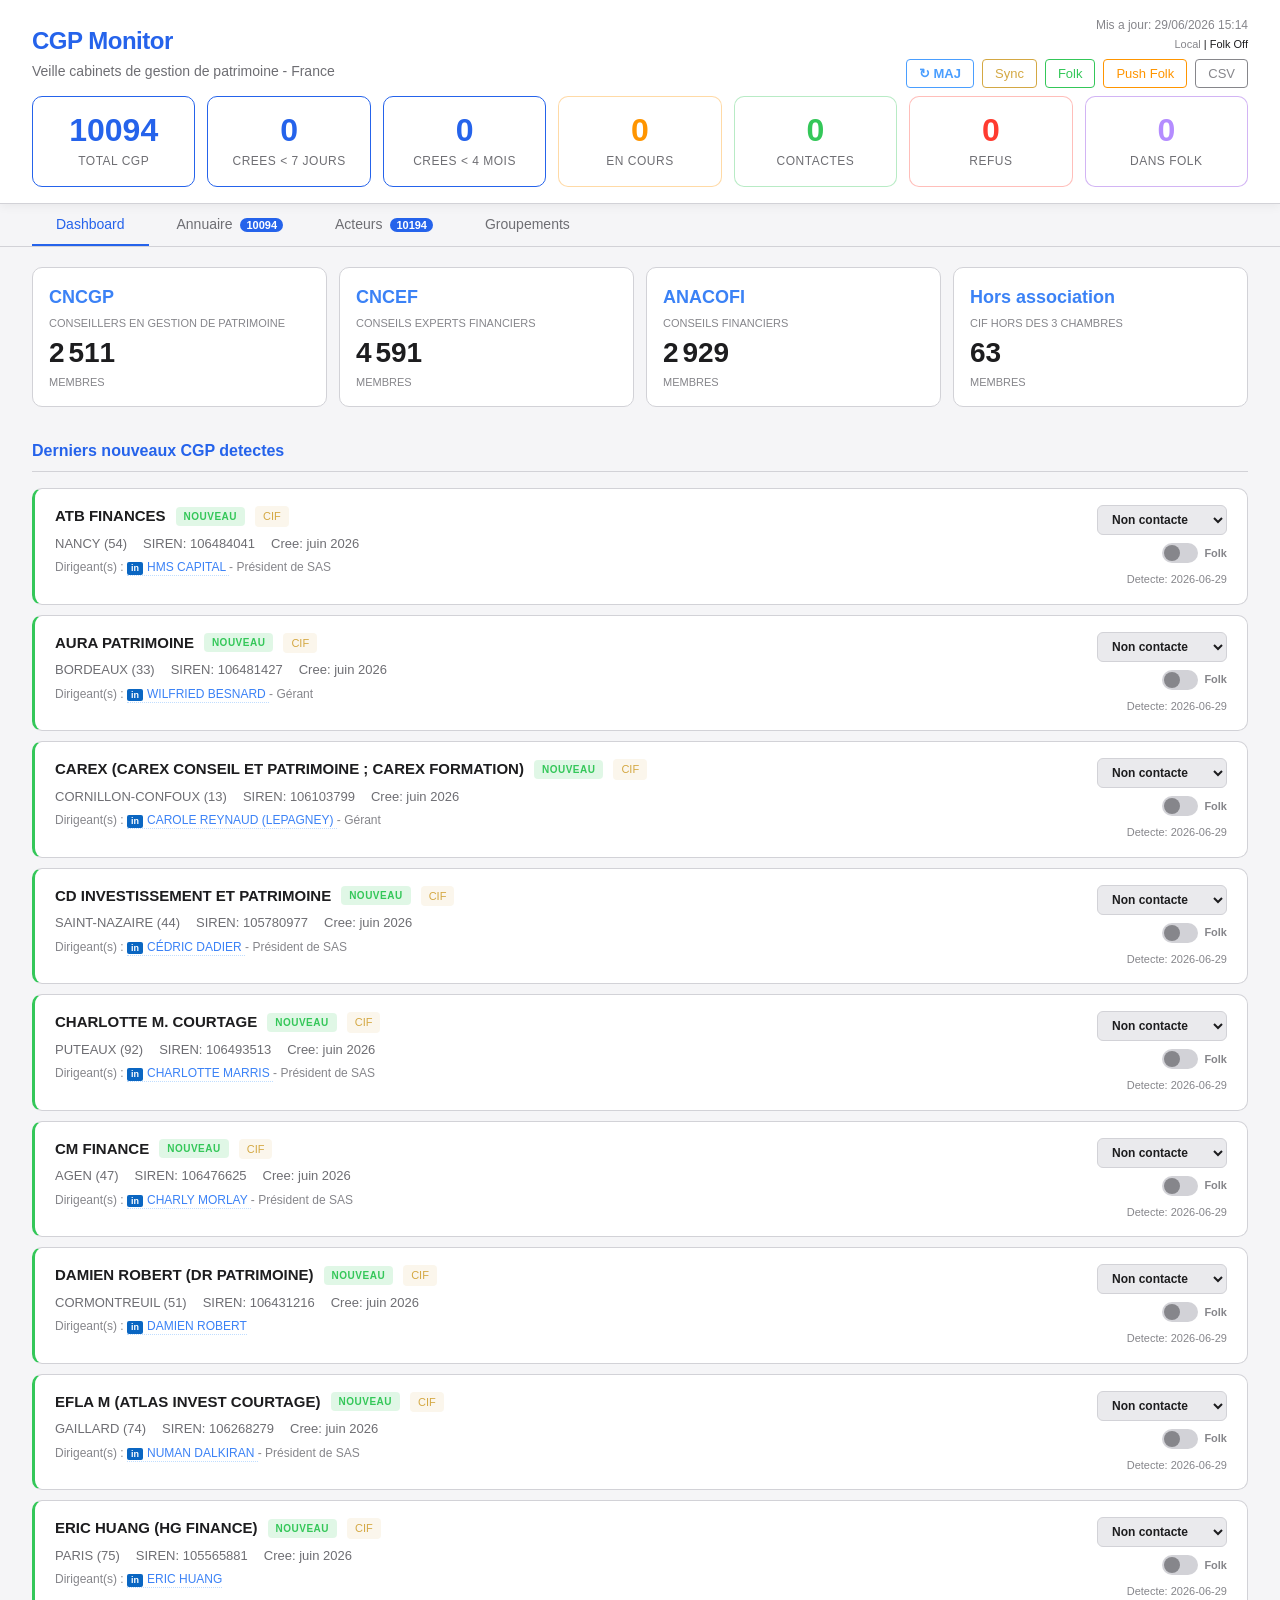
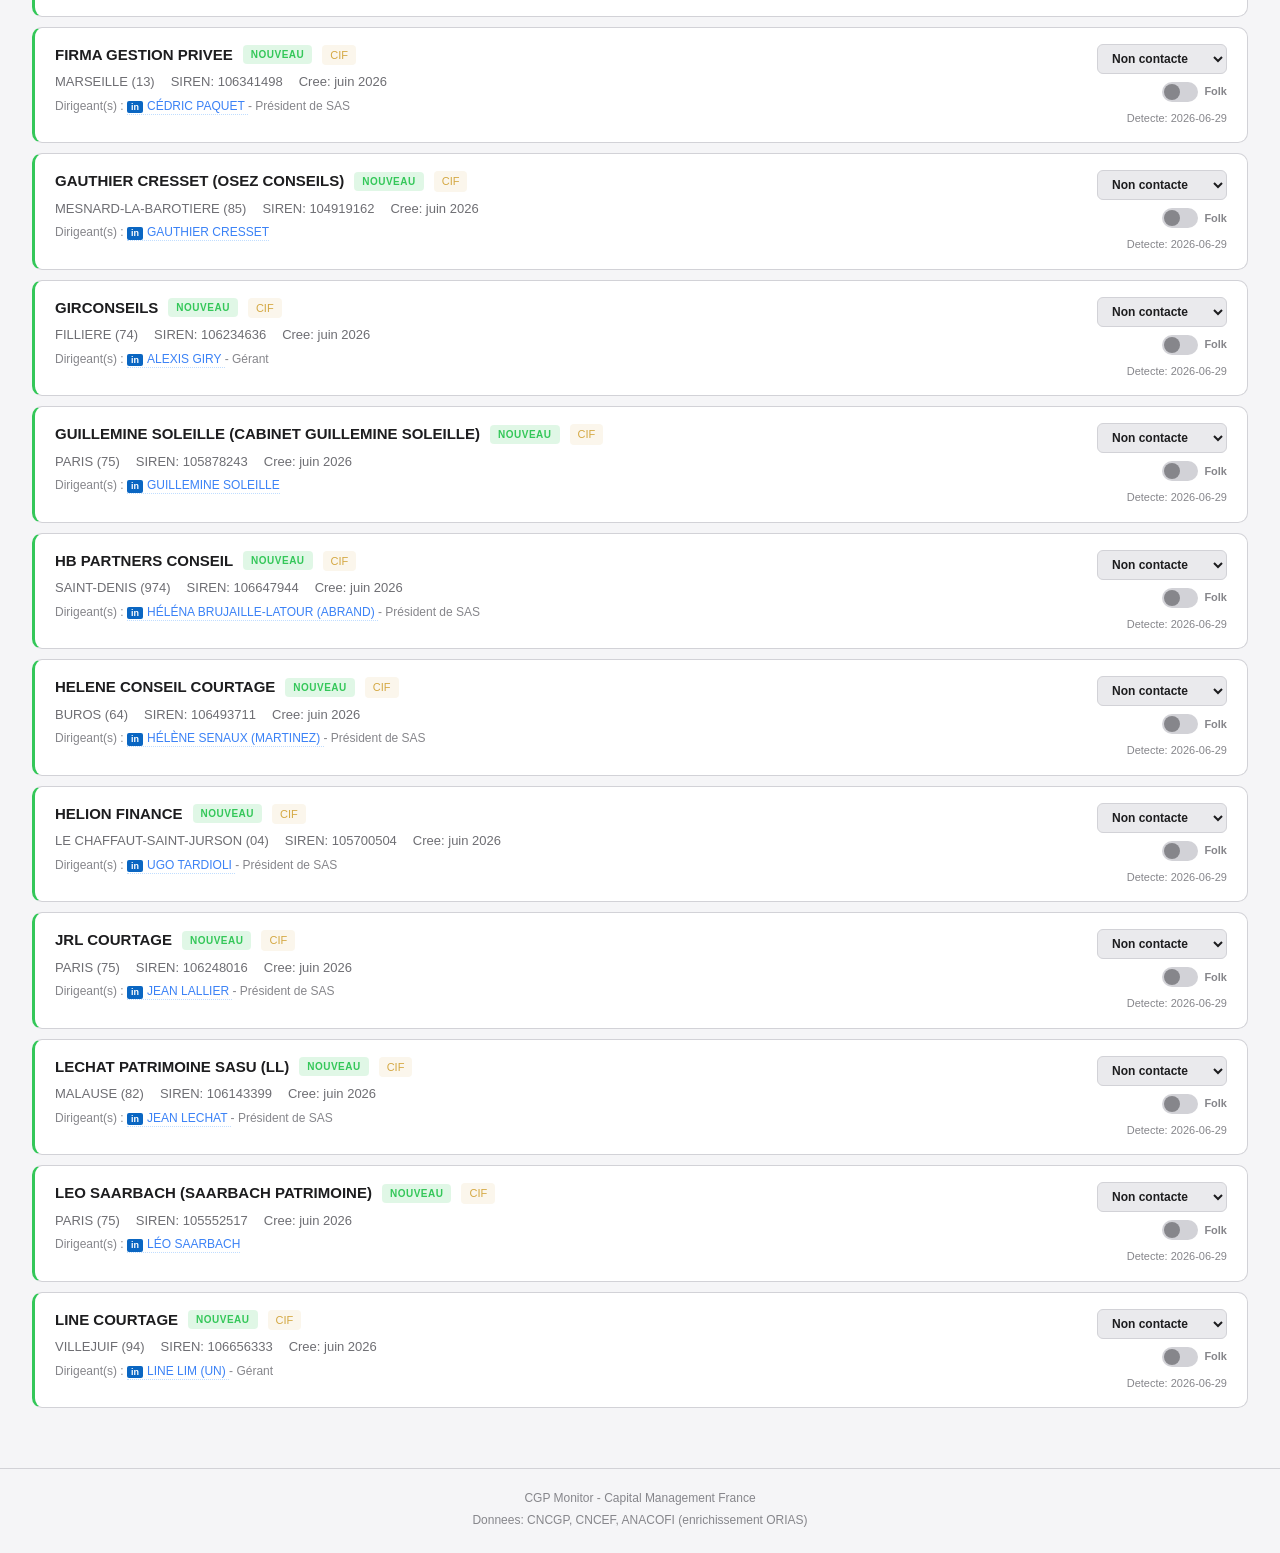
==== docs/index.html @ 999ef532 "clean: remove 15 non-CGP parasites (real-estate agencies, syndics, SCPI portals, JCDecaux) Audit of " ====
<!DOCTYPE html>
<html lang="fr">
<head>
    <meta charset="UTF-8">
    <meta name="viewport" content="width=device-width, initial-scale=1.0">
    <meta http-equiv="Cache-Control" content="no-cache, no-store, must-revalidate">
    <meta http-equiv="Pragma" content="no-cache">
    <meta http-equiv="Expires" content="0">
    <title>CGP Monitor - Veille CGP France</title>
    <link rel="stylesheet" href="style.css?v=1782746075">
    <link rel="manifest" href="manifest.json">
    <link rel="icon" href="icons/icon-192.png">
    <link rel="apple-touch-icon" href="icons/icon-192.png">
    <meta name="mobile-web-app-capable" content="yes">
    <meta name="apple-mobile-web-app-capable" content="yes">
    <meta name="apple-mobile-web-app-status-bar-style" content="black-translucent">
    <meta name="theme-color" content="#f5f5f7">
</head>
<body>
    <!-- Sticky top: header + stats stay visible while scrolling -->
    <div class="sticky-top">
    <!-- Header -->
    <header class="header">
        <div class="header-content">
            <div class="header-left">
                <h1>CGP Monitor</h1>
                <p class="subtitle">Veille cabinets de gestion de patrimoine - France</p>
            </div>
            <div class="header-right">
                <div class="header-meta">
                    <div class="last-update" id="lastUpdate">Chargement...</div>
                    <div class="sync-indicator"><span id="syncStatus">Offline</span> | <span id="folkSyncStatus" style="cursor:pointer" onclick="openFolkSettings()">Folk Off</span></div>
                </div>
                <div class="header-links">
                    <button class="profile-link" onclick="refreshData()" title="Recharger les donnees depuis le serveur" style="border-color:#4a9eff;color:#4a9eff;font-weight:700">&#x21bb; MAJ</button>
                    <button class="profile-link sync-btn" onclick="openSyncSettings()" title="Configurer la synchronisation multi-appareils">Sync</button>
                    <button class="profile-link notify-btn" onclick="openFolkSettings()" title="Configurer Folk CRM">Folk</button>
                    <button class="profile-link export-btn" onclick="folkPushAll()" title="Envoyer tous les Folk vers le CRM">Push Folk</button>
                    <a href="data/folk_import.csv" download class="profile-link" style="border-color:var(--text-muted);color:var(--text-muted)">CSV</a>
                </div>
            </div>
        </div>
    </header>

    <!-- Stats Bar -->
    <section class="stats-bar">
        <div class="stat-card highlight clickable" onclick="applyDashboardFilter('all')" title="Tous les cabinets avec coordonnees">
            <div class="stat-number" id="statTotal">-</div>
            <div class="stat-label">Total CGP</div>
        </div>
        <div class="stat-card highlight clickable" onclick="applyDashboardFilter('recent7d')" title="Cabinets crees ces 7 derniers jours (data.gouv)">
            <div class="stat-number" id="statRecent7d">-</div>
            <div class="stat-label">Crees < 7 jours</div>
        </div>
        <div class="stat-card highlight clickable" onclick="applyDashboardFilter('recent4m')" title="Cabinets crees au sens data.gouv il y a moins de 4 mois">
            <div class="stat-number" id="statRecent4m">-</div>
            <div class="stat-label">Crees < 4 mois</div>
        </div>
        <div class="stat-card stat-pending clickable" onclick="applyDashboardFilter('pending')" title="Cabinets dont vous avez marque le statut = En cours">
            <div class="stat-number" id="statPending">0</div>
            <div class="stat-label">En cours</div>
        </div>
        <div class="stat-card stat-contacted clickable" onclick="applyDashboardFilter('contacted')" title="Cabinets dont vous avez marque le statut = Contactes">
            <div class="stat-number" id="statContacted">0</div>
            <div class="stat-label">Contactes</div>
        </div>
        <div class="stat-card stat-refused clickable" onclick="applyDashboardFilter('refused')" title="Cabinets dont vous avez marque le statut = Refus">
            <div class="stat-number" id="statRefused">0</div>
            <div class="stat-label">Refus</div>
        </div>
        <div class="stat-card stat-folk clickable" onclick="applyDashboardFilter('folk')" title="Cabinets que vous avez ajoutes a Folk">
            <div class="stat-number" id="statFolk">0</div>
            <div class="stat-label">Dans Folk</div>
        </div>
    </section>
    </div><!-- /sticky-top -->

    <!-- Tabs -->
    <nav class="tabs">
        <button class="tab active" data-tab="dashboard">Dashboard</button>
        <button class="tab" data-tab="directory">Annuaire <span class="tab-badge" id="badgeTotal"></span></button>
        <button class="tab" data-tab="actors">Acteurs <span class="tab-badge" id="badgeActors"></span></button>
        <button class="tab" data-tab="groupements">Groupements</button>
    </nav>

    <!-- Main Content -->
    <main class="main-content">

        <!-- Dashboard Tab -->
        <div id="tab-dashboard" class="tab-content active">
            <div class="assoc-grid" id="assocGrid"></div>
            <h3 class="section-title">Derniers nouveaux CGP detectes</h3>
            <div class="members-grid" id="recentNew"></div>
        </div>

        <!-- Directory Tab -->
        <div id="tab-directory" class="tab-content">
            <section class="filters">
                <div class="filter-row">
                    <input type="text" id="searchInput" placeholder="Rechercher par nom, ville, email, dirigeant..." class="search-input">
                    <button type="button" id="toggleFiltersBtn" class="filter-toggle-btn" onclick="toggleFilters('advancedFilters', this)" title="Afficher les filtres avances">+ Filtres</button>
                </div>
                <div class="filter-row filter-advanced" id="advancedFilters" style="display:none">
                    <select id="filterAssociation" class="filter-select">
                        <option value="">Toutes les associations</option>
                        <option value="cncgp">CNCGP</option>
                        <option value="cncef">CNCEF</option>
                        <option value="anacofi">ANACOFI</option>
                    </select>
                    <select id="filterDepartment" class="filter-select">
                        <option value="">Tous les departements</option>
                    </select>
                    <select id="filterActivity" class="filter-select">
                        <option value="">Toutes les activites</option>
                        <option value="CIF">CIF</option>
                        <option value="COA">Courtier Assurance (COA)</option>
                        <option value="IOBSP">IOBSP</option>
                        <option value="Immobilier">Immobilier</option>
                    </select>
                    <select id="filterStatus" class="filter-select">
                        <option value="">Tous les statuts</option>
                        <option value="__none__">Non traites</option>
                        <option value="pending">En cours</option>
                        <option value="contacted">Contactes</option>
                        <option value="refused">Refus</option>
                    </select>
                    <select id="filterGroupement" class="filter-select" title="Groupement parent du cabinet (UCGP, AFFO...)">
                        <option value="">Tous les groupements</option>
                        <option value="__none__">Sans groupement</option>
                        <!-- options dynamiques injectees par renderGroupementOptions() -->
                    </select>
                    <select id="filterCreation" class="filter-select" title="Date de creation du cabinet (source: data.gouv)">
                        <option value="">Toute anciennete</option>
                        <option value="7d">Crees < 7 jours</option>
                        <option value="30d">Crees < 30 jours</option>
                        <option value="4m">Crees < 4 mois</option>
                        <option value="1">Crees < 1 an</option>
                        <option value="2">Crees < 2 ans</option>
                        <option value="3">Crees < 3 ans</option>
                        <option value="5">Crees < 5 ans</option>
                    </select>
                    <select id="filterCa" class="filter-select" title="Chiffre d'affaires (source: data.gouv)">
                        <option value="">Tous CA</option>
                        <option value="any">Avec CA connu</option>
                        <option value="100k">CA > 100 K€</option>
                        <option value="500k">CA > 500 K€</option>
                        <option value="1M">CA > 1 M€</option>
                        <option value="5M">CA > 5 M€</option>
                    </select>
                    <select id="filterAum" class="filter-select" title="Encours sous gestion (depuis le site web)">
                        <option value="">Tous AUM</option>
                        <option value="any">Avec encours connu</option>
                        <option value="100M">> 100 M€</option>
                        <option value="500M">> 500 M€</option>
                        <option value="1B">> 1 Md€</option>
                    </select>
                    <select id="filterStructured" class="filter-select" title="Propose des produits structures (detecte sur site web)">
                        <option value="">Structures: tous</option>
                        <option value="yes">Propose structures</option>
                        <option value="no">Ne propose pas</option>
                    </select>
                    <select id="filterExpertise" class="filter-select" title="Domaines d'activite (detectes sur site web)">
                        <option value="">Toutes expertises</option>
                        <option value="gestion-privee">Gestion privée</option>
                        <option value="immobilier">Immobilier</option>
                        <option value="retraite">Retraite</option>
                        <option value="assurance-vie">Assurance vie</option>
                        <option value="fiscalite">Fiscalité</option>
                        <option value="succession">Succession</option>
                        <option value="credit">Crédit</option>
                        <option value="entreprise">Chef d'entreprise</option>
                        <option value="international">International</option>
                        <option value="esg">ESG / ISR</option>
                        <option value="private-equity">Private Equity</option>
                    </select>
                    <label class="toggle-label">
                        <input type="checkbox" id="filterHideProcessed">
                        Masquer traites
                    </label>
                    <button type="button" id="exportCsvBtn" class="profile-link export-btn" onclick="exportDirectoryCsv()" title="Exporter les resultats filtres au format Folk">Export CSV</button>
                </div>
            </section>
            <div class="members-count" id="membersCount"></div>
            <div class="members-grid" id="membersGrid"></div>
            <button class="load-more-btn" id="loadMoreBtn" onclick="loadMore()" style="display:none">Charger plus...</button>
        </div>

        <!-- Actors Tab (cartographie groupements/associations/reseaux/family office) -->
        <div id="tab-actors" class="tab-content">
            <p class="actors-intro" id="actorsIntro"></p>
            <section class="filters">
                <div class="filter-row">
                    <input type="text" id="actorsSearch" placeholder="Rechercher acteur, president, statut..." class="search-input">
                    <button type="button" class="filter-toggle-btn" onclick="toggleFilters('actorsAdvanced', this)" title="Afficher les filtres avances">+ Filtres</button>
                </div>
                <div class="filter-row filter-advanced" id="actorsAdvanced" style="display:none">
                    <select id="actorsCategoryFilter" class="filter-select">
                        <option value="">Toutes les categories</option>
                    </select>
                    <select id="actorsTierFilter" class="filter-select">
                        <option value="">Tous les tiers</option>
                        <option value="tier1">Tier 1 - Contact immediat</option>
                        <option value="tier2">Tier 2 - Moyen terme</option>
                        <option value="tier3">Tier 3 - Veille</option>
                    </select>
                    <select id="actorsStatusFilter" class="filter-select">
                        <option value="">Tous les statuts</option>
                        <option value="__none__">Non traites</option>
                        <option value="pending">En cours</option>
                        <option value="contacted">Contactes</option>
                        <option value="refused">Refus</option>
                    </select>
                    <label class="toggle-label">
                        <input type="checkbox" id="actorsHideProcessed">
                        Masquer traites
                    </label>
                </div>
            </section>
            <div class="actors-stats" id="actorsStats"></div>
            <div class="members-count" id="actorsCount"></div>
            <div class="actors-grid" id="actorsGrid"></div>
            <button class="load-more-btn" id="actorsLoadMoreBtn" onclick="loadMoreActors()" style="display:none">Charger plus...</button>
        </div>

        <!-- Groupements Tab -->
        <div id="tab-groupements" class="tab-content">
            <h3 class="section-title">Associations professionnelles</h3>
            <div class="groupements-grid" id="associationsGrid"></div>
            <h3 class="section-title" style="margin-top:32px">Groupements & Plateformes CGP</h3>
            <div class="groupements-grid" id="groupementsGrid"></div>
        </div>

    </main>

    <!-- Notification Modal -->
    <div id="notifModal" class="modal" style="display:none">
        <div class="modal-content">
            <h3>Notifications push</h3>
            <p>Recevez une alerte a chaque nouveau CGP detecte.</p>
            <div class="notify-options">
                <div class="notify-option">
                    <h4>Via ntfy.sh (mobile + desktop)</h4>
                    <ol>
                        <li>Installez <a href="https://ntfy.sh" target="_blank" rel="noopener">ntfy.sh</a> sur votre telephone</li>
                        <li>Abonnez-vous au topic : <code>cgp-monitor-cmf</code></li>
                    </ol>
                </div>
                <div class="notify-option">
                    <h4>Extension Folk (import 1 clic)</h4>
                    <p style="margin:6px 0 8px;color:var(--text-secondary);font-size:13px">
                        Installez l'extension <a href="https://www.folk.app/product/chrome-extension" target="_blank" rel="noopener">Folk pour Chrome</a>.
                        Ouvrez la fiche d'un CGP sur ce site, cliquez sur l'icone Folk dans la barre d'outils :
                        l'extension detecte automatiquement le nom du cabinet, les dirigeants, email, telephone, site web
                        et adresse (markup Schema.org incorpore) et les importe dans votre CRM Folk.
                    </p>
                    <p style="font-size:12px;color:var(--text-muted)">
                        Astuce : le bouton "Folk" sur chaque carte permet de marquer manuellement les CGP deja importes dans votre CRM.
                    </p>
                </div>
            </div>
            <button class="modal-close" onclick="closeModal('notifModal')">Fermer</button>
        </div>
    </div>

    <!-- Sync Settings Modal -->
    <div id="syncModal" class="modal" style="display:none">
        <div class="modal-content">
            <h3>Synchronisation multi-appareils</h3>
            <p>Synchronisez vos statuts (contacte, en cours, refus, Folk) entre votre iPhone et vos differents PC via un GitHub Gist prive.</p>
            <div class="notify-option">
                <h4>Configuration</h4>
                <ol>
                    <li>Creez un <a href="https://gist.github.com/" target="_blank" rel="noopener">Gist GitHub</a> (prive, nom de fichier : <code>cgp-monitor-state.json</code>, contenu : <code>{}</code>).</li>
                    <li>Copiez l'ID du Gist (dans l'URL, ex: <code>abc123def456</code>).</li>
                    <li>Generez un token <a href="https://github.com/settings/tokens/new?scopes=gist&description=CGP%20Monitor%20Sync" target="_blank" rel="noopener">GitHub Personal Access Token</a> avec le scope <code>gist</code>.</li>
                    <li>Collez les deux dans les champs ci-dessous puis Enregistrer. Repetez sur chaque appareil.</li>
                </ol>
            </div>
            <div class="sync-form">
                <label>
                    Gist ID
                    <input type="text" id="syncGistId" placeholder="ex: 9b1c7d8e4f5a6b7c8d9e0f" autocomplete="off">
                </label>
                <label>
                    GitHub token (scope: gist)
                    <input type="password" id="syncToken" placeholder="ghp_..." autocomplete="off">
                </label>
                <p class="sync-note">Les identifiants restent sur votre appareil (localStorage). Ils ne sont jamais envoyes ailleurs que vers api.github.com.</p>
            </div>
            <div class="modal-actions">
                <button class="modal-btn modal-btn-danger" onclick="clearSyncSettings()">Effacer</button>
                <button class="modal-btn modal-btn-secondary" onclick="closeModal('syncModal')">Annuler</button>
                <button class="modal-btn modal-btn-primary" onclick="saveSyncSettings()">Enregistrer</button>
            </div>
        </div>
    </div>

    <!-- Folk CRM Modal -->
    <div id="folkModal" class="modal" style="display:none">
        <div class="modal-content">
            <div class="modal-header">
                <h2>Folk CRM</h2>
                <button class="modal-close" onclick="closeModal('folkModal')">&times;</button>
            </div>
            <div class="modal-body">
                <p class="sync-note">Connectez votre CRM Folk pour synchroniser automatiquement les cabinets. Quand vous cochez le toggle Folk sur une fiche, elle est envoyee dans Folk.</p>
                <label>
                    Cle API Folk
                    <input type="password" id="folkApiKeyInput" placeholder="FOLK..." autocomplete="off">
                </label>
                <p class="sync-note">La cle reste sur votre appareil (localStorage). <a href="https://www.folk.app" target="_blank">folk.app</a> &rarr; Settings &rarr; API &rarr; Generate Key</p>
            </div>
            <div class="modal-actions">
                <button class="modal-btn modal-btn-danger" onclick="clearFolkSettings()">Effacer</button>
                <button class="modal-btn modal-btn-secondary" onclick="closeModal('folkModal')">Annuler</button>
                <button class="modal-btn modal-btn-primary" onclick="saveFolkSettings()">Enregistrer</button>
            </div>
        </div>
    </div>

    <!-- Footer -->
    <footer class="footer">
        <p>CGP Monitor - Capital Management France</p>
        <p>Donnees: CNCGP, CNCEF, ANACOFI (enrichissement ORIAS)</p>
    </footer>

    <script src="app.js?v=1782746075"></script>
    <script>
        // UNREGISTER all service workers and clear all caches.
        // The SW was causing stale-data problems that are worse than offline support.
        if ('serviceWorker' in navigator) {
            navigator.serviceWorker.getRegistrations().then(regs => {
                regs.forEach(r => r.unregister());
            });
        }
        if ('caches' in window) {
            caches.keys().then(keys => keys.forEach(k => caches.delete(k)));
        }
    </script>
</body>
</html>
---- docs/style.css ----
/* ============================================================
   CGP Monitor - Dashboard Styles
   Dark theme, finance-inspired design
   ============================================================ */

:root {
    --bg-primary: #f5f5f7;
    --bg-secondary: #eaeaed;
    --bg-card: #ffffff;
    --bg-hover: #f0f0f3;
    --text-primary: #1d1d1f;
    --text-secondary: #6e6e73;
    --text-muted: #86868b;
    --accent-blue: #2563eb;
    --accent-light-blue: #3b82f6;
    --accent-green: #34c759;
    --accent-red: #ff3b30;
    --accent-orange: #ff9500;
    --accent-gold: #d4a843;
    --border: #d2d2d7;
    --radius: 10px;
    --shadow: 0 1px 4px rgba(0, 0, 0, 0.08);
}

* { margin: 0; padding: 0; box-sizing: border-box; }

body {
    font-family: -apple-system, BlinkMacSystemFont, 'Segoe UI', Roboto, Oxygen, sans-serif;
    background: var(--bg-primary);
    color: var(--text-primary);
    min-height: 100vh;
    line-height: 1.5;
}

/* Sticky top block: header + stats, one unified white panel that stays on top */
.sticky-top {
    position: sticky;
    top: 0;
    z-index: 200;
    background: #ffffff;
    border-bottom: 1px solid var(--border);
    box-shadow: 0 2px 10px rgba(0, 0, 0, 0.06);
}

/* Header */
.header {
    background: transparent;
    padding: 16px 32px 8px;
}
.header-content {
    max-width: 1400px;
    margin: 0 auto;
    display: flex;
    justify-content: space-between;
    align-items: center;
    flex-wrap: wrap;
    gap: 16px;
}
.header h1 {
    font-size: 24px;
    font-weight: 700;
    color: var(--accent-blue);
    letter-spacing: -0.5px;
}
.subtitle {
    color: var(--text-secondary);
    font-size: 14px;
    margin-top: 2px;
}
.header-right {
    text-align: right;
    display: flex;
    flex-direction: column;
    align-items: flex-end;
    gap: 6px;
}
.header-meta {
    display: flex;
    flex-direction: column;
    align-items: flex-end;
    gap: 2px;
}
.last-update {
    font-size: 12px;
    color: var(--text-muted);
}
.sync-indicator {
    font-size: 11px;
    font-weight: 500;
}
.header-links {
    display: flex;
    gap: 8px;
    flex-wrap: wrap;
}
.profile-link {
    font-size: 13px;
    color: var(--accent-light-blue);
    text-decoration: none;
    border: 1px solid var(--accent-light-blue);
    padding: 4px 12px;
    border-radius: 4px;
    transition: all 0.2s;
    cursor: pointer;
    background: none;
}
.profile-link:hover {
    background: var(--accent-light-blue);
    color: #fff;
}
.notify-btn { border-color: var(--accent-green); color: var(--accent-green); }
.notify-btn:hover { background: var(--accent-green); color: #000; }
.export-btn { border-color: var(--accent-orange); color: var(--accent-orange); }
.export-btn:hover { background: var(--accent-orange); color: #000; }
.sync-btn { border-color: var(--accent-gold); color: var(--accent-gold); }
.sync-btn:hover { background: var(--accent-gold); color: #000; }

/* Stats Bar */
.stats-bar {
    max-width: 1400px;
    margin: 0 auto;
    padding: 0 32px 16px;
    display: grid;
    grid-template-columns: repeat(auto-fit, minmax(140px, 1fr));
    gap: 12px;
}
.stat-card {
    background: var(--bg-card);
    border: 1px solid var(--border);
    border-radius: var(--radius);
    padding: 16px 20px;
    text-align: center;
    transition: border-color 0.15s, transform 0.1s, background 0.15s;
}
.stat-card.clickable { cursor: pointer; }
.stat-card.clickable:hover { border-color: var(--accent-blue); background: rgba(0,0,0,0.03); }
.stat-card.clickable:active { transform: scale(0.98); }
.stat-card.highlight {
    border-color: var(--accent-blue);
    border-color: var(--accent-blue);
}
.stat-card.stat-pending    { border-color: rgba(255, 149, 0, 0.35); }
.stat-card.stat-pending   .stat-number { color: var(--accent-orange); }
.stat-card.stat-contacted  { border-color: rgba(52, 199, 89, 0.35); }
.stat-card.stat-contacted .stat-number { color: var(--accent-green); }
.stat-card.stat-refused    { border-color: rgba(255, 69, 58, 0.35); }
.stat-card.stat-refused   .stat-number { color: var(--accent-red); }
.stat-card.stat-folk       { border-color: rgba(155, 89, 231, 0.45); }
.stat-card.stat-folk      .stat-number { color: #b48cff; }

/* Active (selected filter) state - stronger border + glow + bold */
.stat-card.active {
    border-color: var(--accent-light-blue);
    box-shadow: 0 0 0 2px var(--accent-light-blue), 0 4px 18px rgba(74, 158, 255, 0.30);
    background: linear-gradient(135deg, #e8f0fe 0%, #d4e4fc 100%);
}
.stat-card.active .stat-number { color: var(--accent-blue); font-weight: 800; }
.stat-card.active .stat-label  { color: var(--accent-light-blue); font-weight: 700; }
.stat-card.stat-pending.active   { border-color: var(--accent-orange); box-shadow: 0 0 0 2px var(--accent-orange), 0 4px 18px rgba(255,149,0,0.30); }
.stat-card.stat-pending.active   .stat-number, .stat-card.stat-pending.active .stat-label { color: var(--accent-orange); }
.stat-card.stat-contacted.active { border-color: var(--accent-green); box-shadow: 0 0 0 2px var(--accent-green), 0 4px 18px rgba(52,199,89,0.30); }
.stat-card.stat-contacted.active .stat-number, .stat-card.stat-contacted.active .stat-label { color: var(--accent-green); }
.stat-card.stat-refused.active   { border-color: var(--accent-red); box-shadow: 0 0 0 2px var(--accent-red), 0 4px 18px rgba(255,69,58,0.30); }
.stat-card.stat-refused.active   .stat-number, .stat-card.stat-refused.active .stat-label { color: var(--accent-red); }
.stat-card.stat-folk.active      { border-color: #b48cff; box-shadow: 0 0 0 2px #b48cff, 0 4px 18px rgba(155,89,231,0.30); }
.stat-card.stat-folk.active      .stat-number, .stat-card.stat-folk.active .stat-label { color: #b48cff; }

.stat-number {
    font-size: 32px;
    font-weight: 700;
    color: var(--text-primary);
    line-height: 1.1;
}
.stat-card.highlight .stat-number { color: var(--accent-blue); }
.stat-label {
    font-size: 12px;
    color: var(--text-secondary);
    text-transform: uppercase;
    letter-spacing: 0.5px;
    margin-top: 4px;
}

/* Tabs */
.tabs {
    max-width: 1400px;
    margin: 0 auto;
    padding: 0 32px;
    display: flex;
    gap: 4px;
    border-bottom: 1px solid var(--border);
}
.tab {
    padding: 12px 24px;
    background: none;
    border: none;
    color: var(--text-secondary);
    font-size: 14px;
    font-weight: 500;
    cursor: pointer;
    border-bottom: 2px solid transparent;
    transition: all 0.2s;
}
.tab:hover { color: var(--text-primary); }
.tab.active {
    color: var(--accent-blue);
    border-bottom-color: var(--accent-blue);
}
.tab-badge {
    font-size: 11px;
    background: var(--accent-blue);
    color: #fff;
    padding: 1px 6px;
    border-radius: 10px;
    font-weight: 700;
    margin-left: 4px;
}
.tab-badge:empty { display: none; }

/* Main Content */
.main-content {
    max-width: 1400px;
    margin: 0 auto;
    padding: 20px 32px;
}
.tab-content { display: none; }
.tab-content.active { display: block; }
.section-title {
    font-size: 16px;
    color: var(--accent-blue);
    margin-bottom: 16px;
    padding-bottom: 8px;
    border-bottom: 1px solid var(--border);
}

/* Filters */
.filters { margin-bottom: 16px; }
.filter-row {
    display: flex;
    flex-wrap: wrap;
    gap: 12px;
    align-items: center;
}
.filter-advanced {
    margin-top: 12px;
    padding-top: 12px;
    border-top: 1px solid var(--border);
}
.filter-toggle-btn {
    padding: 10px 18px;
    background: var(--bg-card);
    border: 1px solid var(--accent-blue);
    border-radius: var(--radius);
    color: var(--accent-light-blue);
    font-size: 14px;
    font-weight: 600;
    cursor: pointer;
    white-space: nowrap;
    transition: all 0.15s;
}
.filter-toggle-btn:hover { background: var(--accent-blue); color: #fff; }
.filter-toggle-btn.open { background: var(--accent-blue); color: #fff; }
.search-input {
    flex: 1;
    min-width: 200px;
    padding: 10px 16px;
    background: var(--bg-card);
    border: 1px solid var(--border);
    border-radius: var(--radius);
    color: var(--text-primary);
    font-size: 14px;
    outline: none;
    transition: border-color 0.2s;
}
.search-input:focus { border-color: var(--accent-blue); }
.search-input::placeholder { color: var(--text-muted); }
.filter-select {
    padding: 10px 12px;
    background: var(--bg-card);
    border: 1px solid var(--border);
    border-radius: var(--radius);
    color: var(--text-primary);
    font-size: 13px;
    cursor: pointer;
    outline: none;
}
.filter-select option { background: var(--bg-card); }
.toggle-label {
    display: flex;
    align-items: center;
    gap: 6px;
    font-size: 13px;
    color: var(--text-secondary);
    cursor: pointer;
    white-space: nowrap;
}
.toggle-label input[type="checkbox"] {
    accent-color: var(--accent-blue);
    width: 16px;
    height: 16px;
}

/* Association Grid (Dashboard) */
.assoc-grid {
    display: grid;
    grid-template-columns: repeat(auto-fit, minmax(200px, 1fr));
    gap: 12px;
    margin-bottom: 32px;
}
.assoc-card {
    background: var(--bg-card);
    border: 1px solid var(--border);
    border-radius: var(--radius);
    padding: 16px;
    transition: border-color 0.2s, transform 0.1s;
    cursor: pointer;
}
.assoc-card:hover { border-color: var(--accent-blue); }
.assoc-card:active { transform: scale(0.98); }
.assoc-name {
    font-size: 18px;
    font-weight: 700;
    color: var(--accent-light-blue);
    margin-bottom: 4px;
}
.assoc-count {
    font-size: 28px;
    font-weight: 700;
    color: var(--text-primary);
}
.assoc-label {
    font-size: 11px;
    color: var(--text-muted);
    text-transform: uppercase;
}
.assoc-status {
    font-size: 11px;
    margin-top: 8px;
    padding: 2px 8px;
    border-radius: 4px;
    display: inline-block;
}
.assoc-status.success { background: rgba(52, 199, 89, 0.15); color: var(--accent-green); }
.assoc-status.error { background: rgba(255, 69, 58, 0.15); color: var(--accent-red); }

/* Members Grid */
.members-count {
    font-size: 13px;
    color: var(--text-muted);
    margin-bottom: 12px;
}
.members-grid {
    display: flex;
    flex-direction: column;
    gap: 10px;
}

/* Member Card */
.member-card {
    background: var(--bg-card);
    border: 1px solid var(--border);
    border-radius: var(--radius);
    padding: 16px 20px;
    display: grid;
    grid-template-columns: 1fr auto;
    gap: 12px;
    align-items: start;
    transition: all 0.2s;
}
.member-card:hover {
    background: var(--bg-hover);
    border-color: var(--accent-blue);
}
.member-card.is-new { border-left: 3px solid var(--accent-green); }
.member-card.has-status.status-contacted { opacity: 0.65; border-left: 3px solid var(--accent-green); }
.member-card.has-status.status-pending   { border-left: 3px solid var(--accent-orange); }
.member-card.has-status.status-refused   { opacity: 0.55; border-left: 3px solid var(--accent-red); }
.member-card.in-folk { box-shadow: inset 3px 0 0 #9b59e7; }
.member-card.in-folk.is-new { box-shadow: inset 3px 0 0 #9b59e7; }
.member-info { min-width: 0; }
.member-header {
    display: flex;
    align-items: center;
    gap: 10px;
    flex-wrap: wrap;
    margin-bottom: 6px;
}
.member-name {
    font-size: 15px;
    font-weight: 600;
    color: var(--text-primary);
}
.badge {
    font-size: 11px;
    padding: 2px 8px;
    border-radius: 4px;
    font-weight: 500;
    white-space: nowrap;
}
.badge-assoc {
    color: var(--accent-light-blue);
    background: rgba(74, 158, 255, 0.1);
}
.badge-activity {
    color: var(--accent-gold);
    background: rgba(212, 168, 67, 0.1);
}
.badge-groupement {
    color: #c89bff;
    background: rgba(155, 89, 231, 0.12);
    border: 1px solid rgba(155, 89, 231, 0.35);
}
.badge-structured {
    color: #ff9466;
    background: rgba(255, 138, 76, 0.12);
    border: 1px solid rgba(255, 138, 76, 0.4);
    font-weight: 700;
    letter-spacing: 0.4px;
}
.badge-expertise {
    color: #82d6c1;
    background: rgba(58, 179, 152, 0.10);
    border: 1px solid rgba(58, 179, 152, 0.30);
}
.member-kpis {
    display: flex;
    flex-wrap: wrap;
    gap: 8px;
    margin: 6px 0 4px;
    font-size: 12px;
}
.kpi {
    padding: 2px 8px;
    border-radius: 4px;
    background: rgba(255, 255, 255, 0.04);
    border: 1px solid rgba(255, 255, 255, 0.08);
    color: var(--text-secondary);
    white-space: nowrap;
}
.kpi-aum {
    color: #f5c44a;
    background: rgba(212, 168, 67, 0.12);
    border-color: rgba(212, 168, 67, 0.35);
    font-weight: 600;
}
.kpi-ca {
    color: #6cb1ff;
    background: rgba(74, 158, 255, 0.10);
    border-color: rgba(74, 158, 255, 0.30);
    font-weight: 600;
}
.kpi-rn-pos {
    color: #5fd28a;
    background: rgba(52, 199, 89, 0.10);
    border-color: rgba(52, 199, 89, 0.30);
}
.kpi-rn-neg {
    color: #ff7676;
    background: rgba(255, 95, 95, 0.10);
    border-color: rgba(255, 95, 95, 0.30);
}
.kpi-eff {
    color: #b6b6b6;
}
.meta-link {
    color: var(--accent-light-blue);
    text-decoration: none;
    border-bottom: 1px dashed rgba(74, 158, 255, 0.4);
    padding-bottom: 1px;
}
.meta-link:hover {
    border-bottom-style: solid;
}
.badge-new {
    font-size: 10px;
    font-weight: 700;
    color: var(--accent-green);
    background: rgba(52, 199, 89, 0.15);
    padding: 2px 8px;
    border-radius: 4px;
    text-transform: uppercase;
    letter-spacing: 0.5px;
}
.member-meta {
    display: flex;
    gap: 16px;
    font-size: 13px;
    color: var(--text-secondary);
    flex-wrap: wrap;
    margin-bottom: 4px;
}
.member-directors {
    font-size: 12px;
    color: var(--text-muted);
    margin-top: 4px;
    line-height: 1.7;
}
.director-link {
    color: var(--accent-light-blue);
    text-decoration: none;
    border-bottom: 1px dotted rgba(74, 158, 255, 0.35);
    padding-bottom: 1px;
    white-space: nowrap;
}
.director-link:hover {
    color: #fff;
    border-bottom-color: var(--accent-light-blue);
    background: rgba(74, 158, 255, 0.08);
}
.director-role { color: var(--text-muted); }
.linkedin-ico {
    display: inline-block;
    background: #0a66c2;
    color: #fff;
    font-weight: 800;
    font-size: 9px;
    padding: 1px 4px;
    border-radius: 2px;
    margin-right: 4px;
    line-height: 1.2;
    vertical-align: baseline;
    font-family: Arial, sans-serif;
    text-transform: lowercase;
}
.badge-status {
    font-size: 10px;
    font-weight: 700;
    padding: 2px 8px;
    border-radius: 4px;
    text-transform: uppercase;
    letter-spacing: 0.5px;
}
.badge-status.status-contacted { background: rgba(52, 199, 89, 0.18);  color: var(--accent-green); }
.badge-status.status-pending   { background: rgba(255, 149, 0, 0.18);  color: var(--accent-orange); }
.badge-status.status-refused   { background: rgba(255, 69, 58, 0.18);  color: var(--accent-red); }
.member-contact {
    font-size: 12px;
    color: var(--text-secondary);
    margin-top: 4px;
    display: flex;
    gap: 16px;
    flex-wrap: wrap;
}
.member-contact a {
    color: var(--accent-light-blue);
    text-decoration: none;
}
.member-contact a:hover { text-decoration: underline; }
.member-actions {
    display: flex;
    flex-direction: column;
    align-items: flex-end;
    gap: 8px;
    min-width: 140px;
}

/* Status select (per card) */
.status-select {
    padding: 6px 10px;
    background: var(--bg-secondary);
    border: 1px solid var(--border);
    border-radius: 6px;
    color: var(--text-primary);
    font-size: 12px;
    font-weight: 600;
    cursor: pointer;
    outline: none;
    min-width: 130px;
    transition: all 0.2s;
}
.status-select:hover { border-color: var(--accent-blue); }
.status-select option { background: var(--bg-secondary); color: var(--text-primary); }
.status-select.status-select-contacted {
    background: rgba(52, 199, 89, 0.12);
    border-color: rgba(52, 199, 89, 0.5);
    color: var(--accent-green);
}
.status-select.status-select-pending {
    background: rgba(255, 149, 0, 0.12);
    border-color: rgba(255, 149, 0, 0.5);
    color: var(--accent-orange);
}
.status-select.status-select-refused {
    background: rgba(255, 69, 58, 0.12);
    border-color: rgba(255, 69, 58, 0.5);
    color: var(--accent-red);
}

/* Generic toggle switch (used by Folk toggle) */
.folk-toggle {
    position: relative;
    display: inline-flex;
    align-items: center;
    gap: 6px;
    cursor: pointer;
    font-size: 11px;
    color: var(--text-muted);
    font-weight: 600;
}
.folk-toggle input { display: none; }
.toggle-switch {
    display: block;
    width: 36px;
    height: 20px;
    background: var(--border);
    border-radius: 10px;
    position: relative;
    transition: background 0.2s;
}
.toggle-switch::after {
    content: '';
    position: absolute;
    top: 2px;
    left: 2px;
    width: 16px;
    height: 16px;
    background: var(--text-muted);
    border-radius: 50%;
    transition: all 0.2s;
}
.folk-toggle input:checked + .folk-switch {
    background: #9b59e7;
}
.folk-toggle input:checked + .folk-switch::after {
    left: 18px;
    background: #fff;
}
.folk-toggle input:checked ~ span:last-child {
    color: #b48cff;
}
.member-date {
    font-size: 11px;
    color: var(--text-muted);
}

/* ============================================================
   Actors (cartographie) tab
   ============================================================ */
.actors-intro {
    color: var(--text-secondary);
    font-size: 13px;
    margin-bottom: 16px;
    line-height: 1.6;
    max-width: 1000px;
}
.actors-stats {
    display: flex;
    flex-wrap: wrap;
    gap: 8px;
    margin: 12px 0 16px;
}
.actor-stat-pill {
    font-size: 12px;
    padding: 6px 12px;
    border-radius: 14px;
    background: var(--bg-card);
    border: 1px solid var(--border);
    color: var(--text-secondary);
    font-weight: 500;
}
.actor-stat-pill b { color: var(--text-primary); margin-left: 4px; }
.actor-stat-pill.tier1     { border-color: rgba(255, 69, 58, 0.5);   color: var(--accent-red); }
.actor-stat-pill.tier2     { border-color: rgba(255, 149, 0, 0.5);   color: var(--accent-orange); }
.actor-stat-pill.tier3     { border-color: rgba(74, 158, 255, 0.5);  color: var(--accent-light-blue); }
.actor-stat-pill.cabinets  { border-color: rgba(74, 158, 255, 0.5);  color: var(--accent-light-blue); }
.actor-stat-pill.pending   { border-color: rgba(255, 149, 0, 0.5);   color: var(--accent-orange); }
.actor-stat-pill.contacted { border-color: rgba(52, 199, 89, 0.5);   color: var(--accent-green); }
.actor-stat-pill.refused   { border-color: rgba(255, 69, 58, 0.5);   color: var(--accent-red); }
.actor-stat-pill.folk      { border-color: rgba(155, 89, 231, 0.5);  color: #b48cff; }

.actors-grid {
    display: flex;
    flex-direction: column;
    gap: 10px;
}
.actor-card {
    background: var(--bg-card);
    border: 1px solid var(--border);
    border-radius: var(--radius);
    padding: 18px 20px 14px;
    display: flex;
    flex-direction: column;
    gap: 10px;
    transition: all 0.2s;
    position: relative;
}
.actor-card:hover { border-color: var(--accent-blue); background: var(--bg-hover); }
.actor-card.has-status.status-contacted { opacity: 0.7; }
.actor-card.has-status.status-refused   { opacity: 0.55; }
.actor-card.in-folk { box-shadow: inset 3px 0 0 #9b59e7; }

.actor-header { display: flex; flex-direction: column; gap: 2px; }
.actor-title-row {
    display: flex;
    align-items: center;
    gap: 8px;
    flex-wrap: wrap;
}
.actor-name {
    font-size: 17px;
    font-weight: 700;
    color: var(--text-primary);
}
.actor-fullname {
    font-size: 12px;
    color: var(--text-muted);
    font-style: italic;
}
.actor-category {
    font-size: 11px;
    text-transform: uppercase;
    letter-spacing: 0.5px;
    font-weight: 600;
    margin-top: 2px;
}
.tier-badge {
    font-size: 10px;
    font-weight: 800;
    padding: 2px 8px;
    border-radius: 4px;
    letter-spacing: 0.8px;
}
.tier-badge.tier1 { background: rgba(255, 69, 58, 0.18);  color: var(--accent-red); }
.tier-badge.tier2 { background: rgba(255, 149, 0, 0.18);  color: var(--accent-orange); }
.tier-badge.tier3 { background: rgba(74, 158, 255, 0.18); color: var(--accent-light-blue); }

.actor-people {
    font-size: 12px;
    color: var(--text-secondary);
    line-height: 1.6;
}
.actor-people > div { padding: 1px 0; }
.actor-facts {
    display: flex;
    flex-wrap: wrap;
    gap: 6px;
}
.actor-facts span {
    font-size: 11px;
    background: var(--bg-secondary);
    padding: 4px 10px;
    border-radius: 12px;
    color: var(--text-secondary);
    border: 1px solid var(--border);
}
.actor-facts b { color: var(--text-primary); margin-right: 3px; }
.actor-statuts { display: flex; flex-wrap: wrap; gap: 4px; }
.actor-pertinence,
.actor-contact-cle,
.actor-members,
.actor-notes {
    font-size: 12px;
    color: var(--text-secondary);
    line-height: 1.5;
    padding: 8px 12px;
    background: var(--bg-secondary);
    border-left: 2px solid var(--border);
    border-radius: 4px;
}
.actor-pertinence { border-left-color: var(--accent-gold); }
.actor-contact-cle { border-left-color: var(--accent-light-blue); }
.actor-members { border-left-color: var(--accent-green); }
.actor-pertinence b,
.actor-contact-cle b,
.actor-members b { color: var(--text-primary); }
.actor-notes { color: var(--text-muted); font-style: italic; }

.actor-footer {
    display: flex;
    justify-content: space-between;
    align-items: flex-end;
    gap: 12px;
    margin-top: 4px;
    padding-top: 12px;
    border-top: 1px solid var(--border);
    flex-wrap: wrap;
}
.actor-links {
    display: flex;
    flex-wrap: wrap;
    gap: 10px;
    align-items: center;
}
.actor-links > a {
    font-size: 12px;
    color: var(--accent-light-blue);
    text-decoration: none;
}
.actor-links > a:hover { text-decoration: underline; }
.actor-actions {
    display: flex;
    flex-direction: column;
    gap: 6px;
    align-items: flex-end;
}

@media (max-width: 768px) {
    .actors-grid { grid-template-columns: 1fr; }
    .actor-footer { flex-direction: column; align-items: stretch; }
    .actor-actions { align-items: stretch; }
}

/* Groupements Grid */
.groupements-grid {
    display: grid;
    grid-template-columns: repeat(auto-fill, minmax(300px, 1fr));
    gap: 12px;
    margin-bottom: 16px;
}
.groupement-card {
    background: var(--bg-card);
    border: 1px solid var(--border);
    border-radius: var(--radius);
    padding: 16px;
    transition: border-color 0.2s, transform 0.1s, background 0.15s;
}
.groupement-card.clickable { cursor: pointer; }
.groupement-card.clickable:hover { border-color: var(--accent-blue); background: rgba(0,0,0,0.03); }
.groupement-card.clickable:active { transform: scale(0.99); }
.groupement-card:hover { border-color: var(--accent-blue); }
.groupement-name {
    font-size: 15px;
    font-weight: 600;
    color: var(--text-primary);
    margin-bottom: 4px;
}
.groupement-tier {
    font-size: 10px;
    padding: 1px 6px;
    border-radius: 3px;
    margin-left: 6px;
    color: #c89bff;
    background: rgba(155, 89, 231, 0.12);
    border: 1px solid rgba(155, 89, 231, 0.35);
    font-weight: 500;
    vertical-align: middle;
}
.groupement-type {
    font-size: 11px;
    padding: 2px 8px;
    border-radius: 4px;
    display: inline-block;
    margin-bottom: 8px;
}
.groupement-type.plateforme { background: rgba(37, 99, 235, 0.15); color: var(--accent-blue); }
.groupement-type.groupement { background: rgba(212, 168, 67, 0.15); color: var(--accent-gold); }
.groupement-type.ucgp { background: rgba(212, 168, 67, 0.15); color: var(--accent-gold); }
.groupement-type.leaders_league { background: rgba(155, 89, 231, 0.15); color: #c89bff; }
.groupement-type.assureur { background: rgba(52, 199, 89, 0.15); color: var(--accent-green); }
.groupement-desc {
    font-size: 13px;
    color: var(--text-secondary);
    margin-bottom: 8px;
}
.groupement-link {
    font-size: 12px;
    color: var(--accent-light-blue);
    text-decoration: none;
}
.groupement-link:hover { text-decoration: underline; }

/* Load More */
.load-more-btn {
    display: block;
    width: 100%;
    padding: 12px;
    margin-top: 16px;
    background: var(--bg-card);
    border: 1px solid var(--border);
    border-radius: var(--radius);
    color: var(--text-secondary);
    font-size: 14px;
    cursor: pointer;
    transition: all 0.2s;
}
.load-more-btn:hover {
    background: var(--bg-hover);
    border-color: var(--accent-blue);
    color: var(--text-primary);
}

/* Empty State */
.empty-state {
    text-align: center;
    padding: 60px 20px;
    color: var(--text-secondary);
}

/* Modal */
.modal {
    position: fixed;
    top: 0; left: 0;
    width: 100%; height: 100%;
    background: rgba(0,0,0,0.7);
    z-index: 1000;
    display: flex;
    align-items: center;
    justify-content: center;
    padding: 20px;
}
.modal-content {
    background: var(--bg-secondary);
    border: 1px solid var(--border);
    border-radius: 12px;
    padding: 28px;
    max-width: 520px;
    width: 100%;
}
.modal-content h3 {
    color: var(--accent-blue);
    margin-bottom: 8px;
    font-size: 18px;
}
.modal-content p {
    color: var(--text-secondary);
    margin-bottom: 16px;
    font-size: 14px;
}
.notify-option {
    background: var(--bg-card);
    padding: 16px;
    border-radius: 8px;
    border: 1px solid var(--border);
}
.notify-option h4 { color: var(--text-primary); margin-bottom: 10px; font-size: 14px; }
.notify-option ol { color: var(--text-secondary); font-size: 13px; padding-left: 20px; margin-bottom: 12px; }
.notify-option ol li { margin-bottom: 6px; }
.notify-option code {
    background: var(--bg-primary);
    color: var(--accent-blue);
    padding: 3px 8px;
    border-radius: 4px;
    font-size: 13px;
    user-select: all;
}
.notify-option a { color: var(--accent-light-blue); }
.modal-close {
    margin-top: 16px;
    width: 100%;
    padding: 10px;
    background: var(--border);
    color: var(--text-primary);
    border: none;
    border-radius: 6px;
    font-size: 14px;
    cursor: pointer;
}
.modal-close:hover { background: var(--bg-hover); }

/* Sync form inside modal */
.sync-form {
    margin-top: 16px;
    display: flex;
    flex-direction: column;
    gap: 12px;
}
.sync-form label {
    display: flex;
    flex-direction: column;
    gap: 6px;
    font-size: 12px;
    color: var(--text-secondary);
    text-transform: uppercase;
    letter-spacing: 0.5px;
    font-weight: 600;
}
.sync-form input {
    padding: 10px 12px;
    background: var(--bg-card);
    border: 1px solid var(--border);
    border-radius: 6px;
    color: var(--text-primary);
    font-size: 13px;
    font-family: ui-monospace, SFMono-Regular, Menlo, monospace;
    outline: none;
    text-transform: none;
    letter-spacing: normal;
    font-weight: normal;
}
.sync-form input:focus { border-color: var(--accent-blue); }
.sync-note {
    font-size: 11px;
    color: var(--text-muted);
    margin-top: -4px;
}
.modal-actions {
    display: flex;
    gap: 8px;
    justify-content: flex-end;
    margin-top: 20px;
    flex-wrap: wrap;
}
.modal-btn {
    padding: 10px 18px;
    border: none;
    border-radius: 6px;
    font-size: 13px;
    font-weight: 600;
    cursor: pointer;
    transition: all 0.2s;
}
.modal-btn-primary {
    background: var(--accent-blue);
    color: #fff;
}
.modal-btn-primary:hover { background: var(--accent-light-blue); }
.modal-btn-secondary {
    background: var(--border);
    color: var(--text-primary);
}
.modal-btn-secondary:hover { background: var(--bg-hover); }
.modal-btn-danger {
    background: transparent;
    color: var(--accent-red);
    border: 1px solid rgba(255, 69, 58, 0.4);
}
.modal-btn-danger:hover {
    background: rgba(255, 69, 58, 0.15);
}

/* Footer */
.footer {
    max-width: 1400px;
    margin: 40px auto 0;
    padding: 20px 32px;
    border-top: 1px solid var(--border);
    text-align: center;
    font-size: 12px;
    color: var(--text-muted);
}
.footer p { margin-bottom: 4px; }

/* Responsive */
@media (max-width: 768px) {
    .header { padding: 16px; }
    .header-content { flex-direction: column; align-items: flex-start; }
    .header-right { align-items: flex-start; }
    .stats-bar { padding: 0 16px; grid-template-columns: repeat(2, 1fr); }
    .tabs { padding: 0 16px; overflow-x: auto; }
    .main-content { padding: 16px; }
    .filter-row { flex-direction: column; }
    .search-input { min-width: 100%; }
    .member-card { grid-template-columns: 1fr; }
    .member-actions { flex-direction: row; width: 100%; justify-content: flex-start; flex-wrap: wrap; align-items: center; }
    .status-select { min-width: 130px; flex: 1; }
    .groupements-grid { grid-template-columns: 1fr; }
    .assoc-grid { grid-template-columns: repeat(2, 1fr); }
}
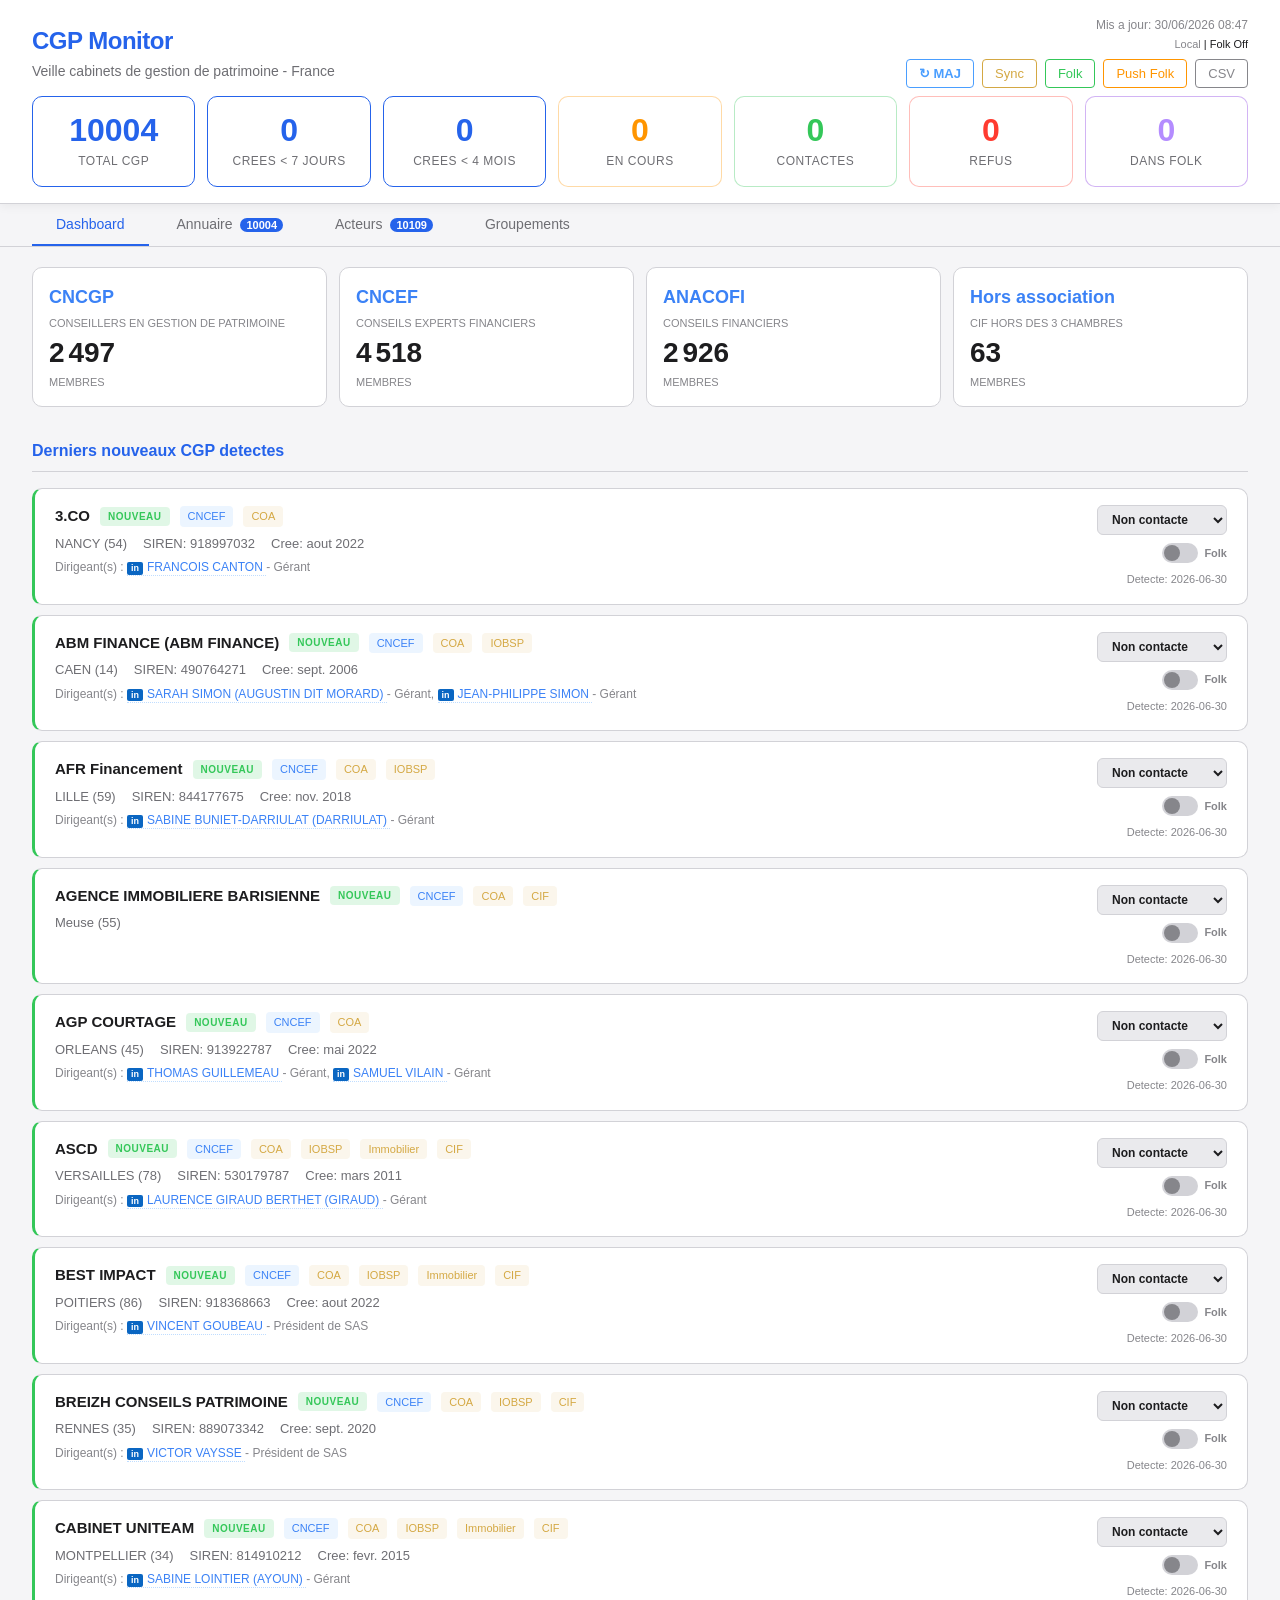
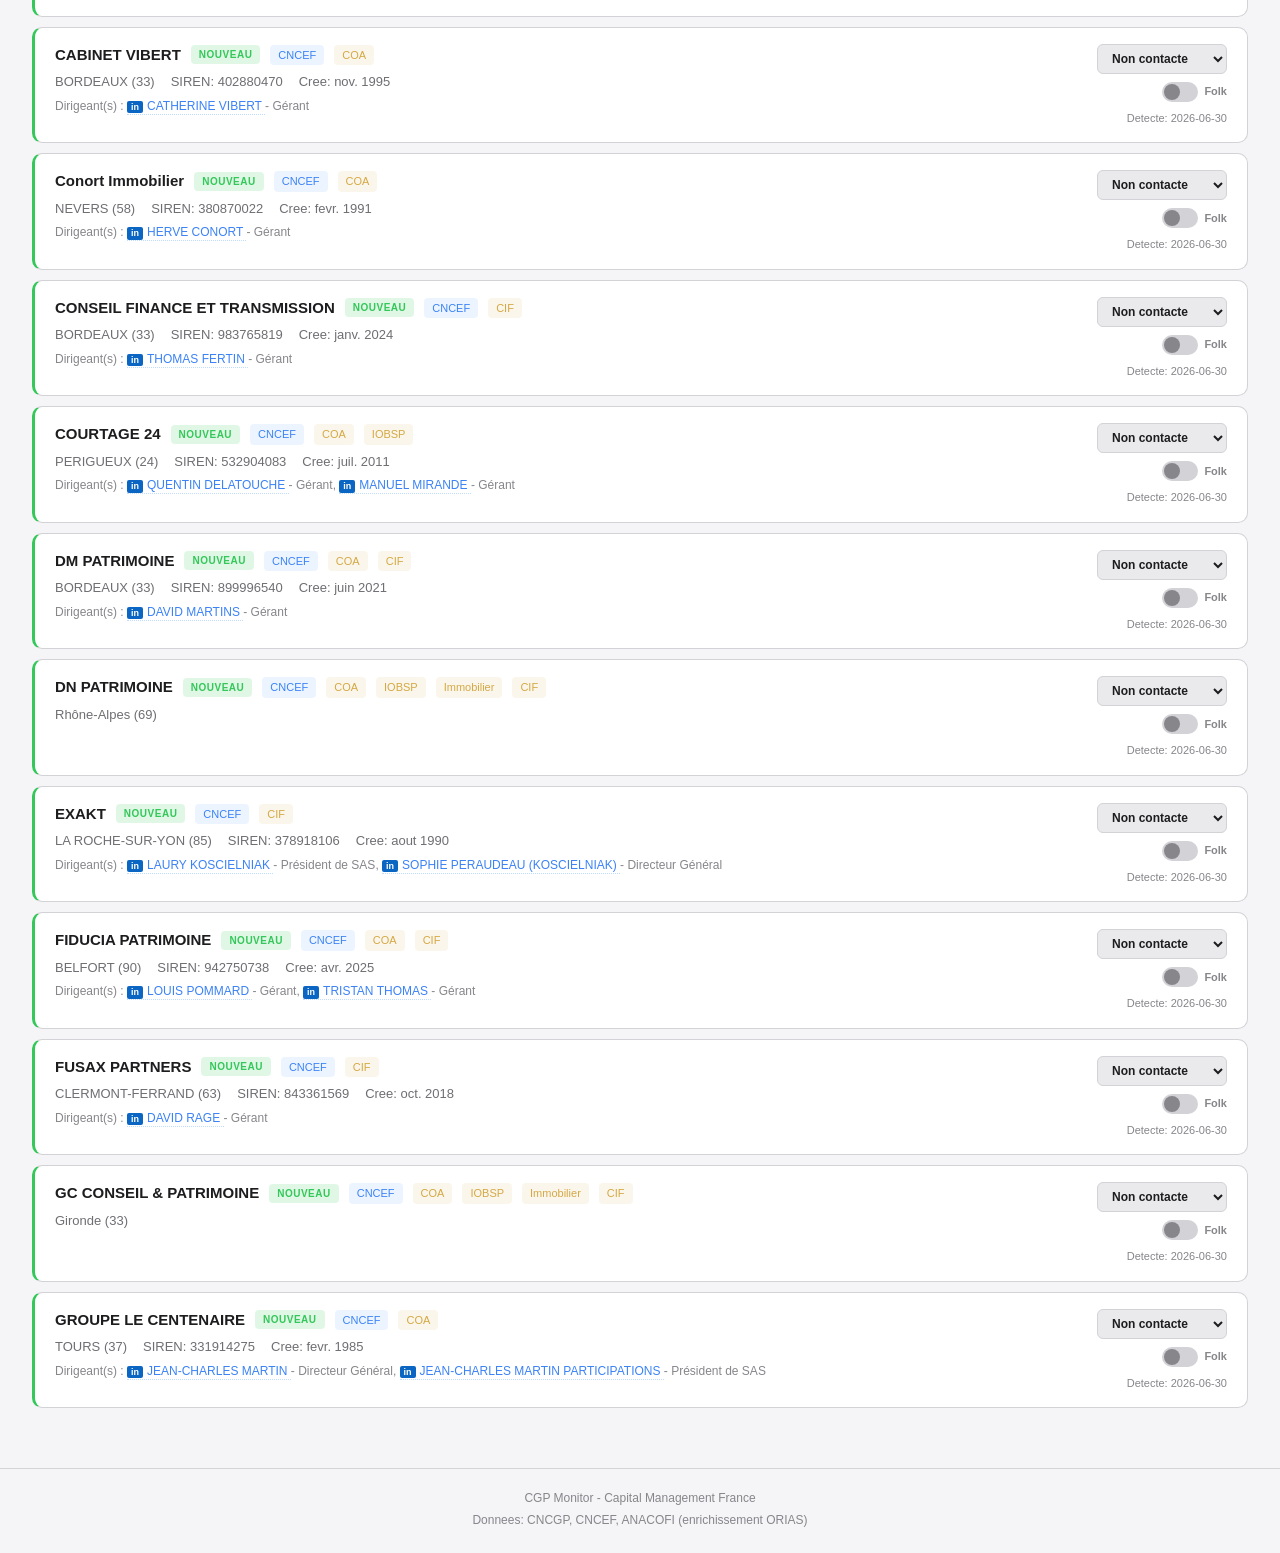
==== commit be000df5: "clean: remove 122 ceased firms (etat_administratif=C from data.gouv) Ghost cabinets that have legall" ====
--- a/docs/index.html
+++ b/docs/index.html
@@ -7,7 +7,7 @@
     <meta http-equiv="Pragma" content="no-cache">
     <meta http-equiv="Expires" content="0">
     <title>CGP Monitor - Veille CGP France</title>
-    <link rel="stylesheet" href="style.css?v=1782746075">
+    <link rel="stylesheet" href="style.css?v=1782809268">
     <link rel="manifest" href="manifest.json">
     <link rel="icon" href="icons/icon-192.png">
     <link rel="apple-touch-icon" href="icons/icon-192.png">
@@ -324,7 +324,7 @@
         <p>Donnees: CNCGP, CNCEF, ANACOFI (enrichissement ORIAS)</p>
     </footer>
 
-    <script src="app.js?v=1782746075"></script>
+    <script src="app.js?v=1782809268"></script>
     <script>
         // UNREGISTER all service workers and clear all caches.
         // The SW was causing stale-data problems that are worse than offline support.
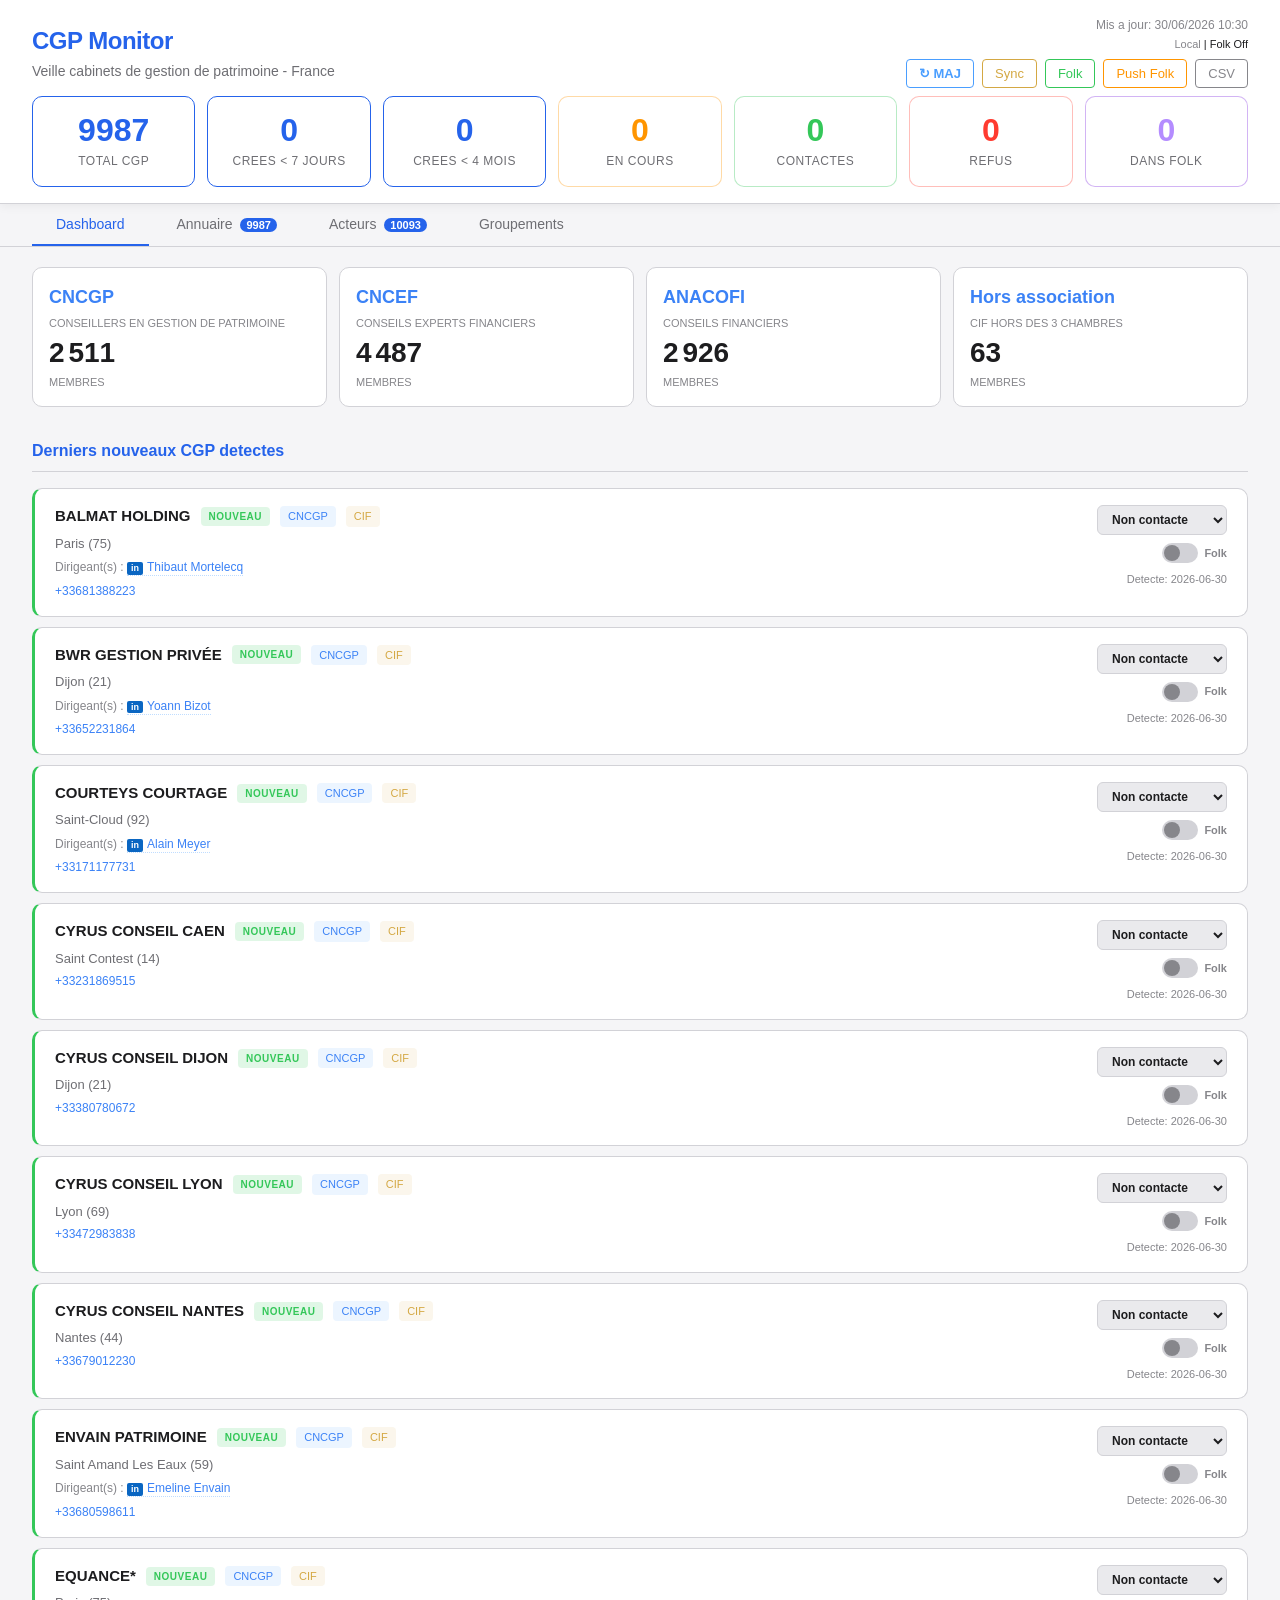
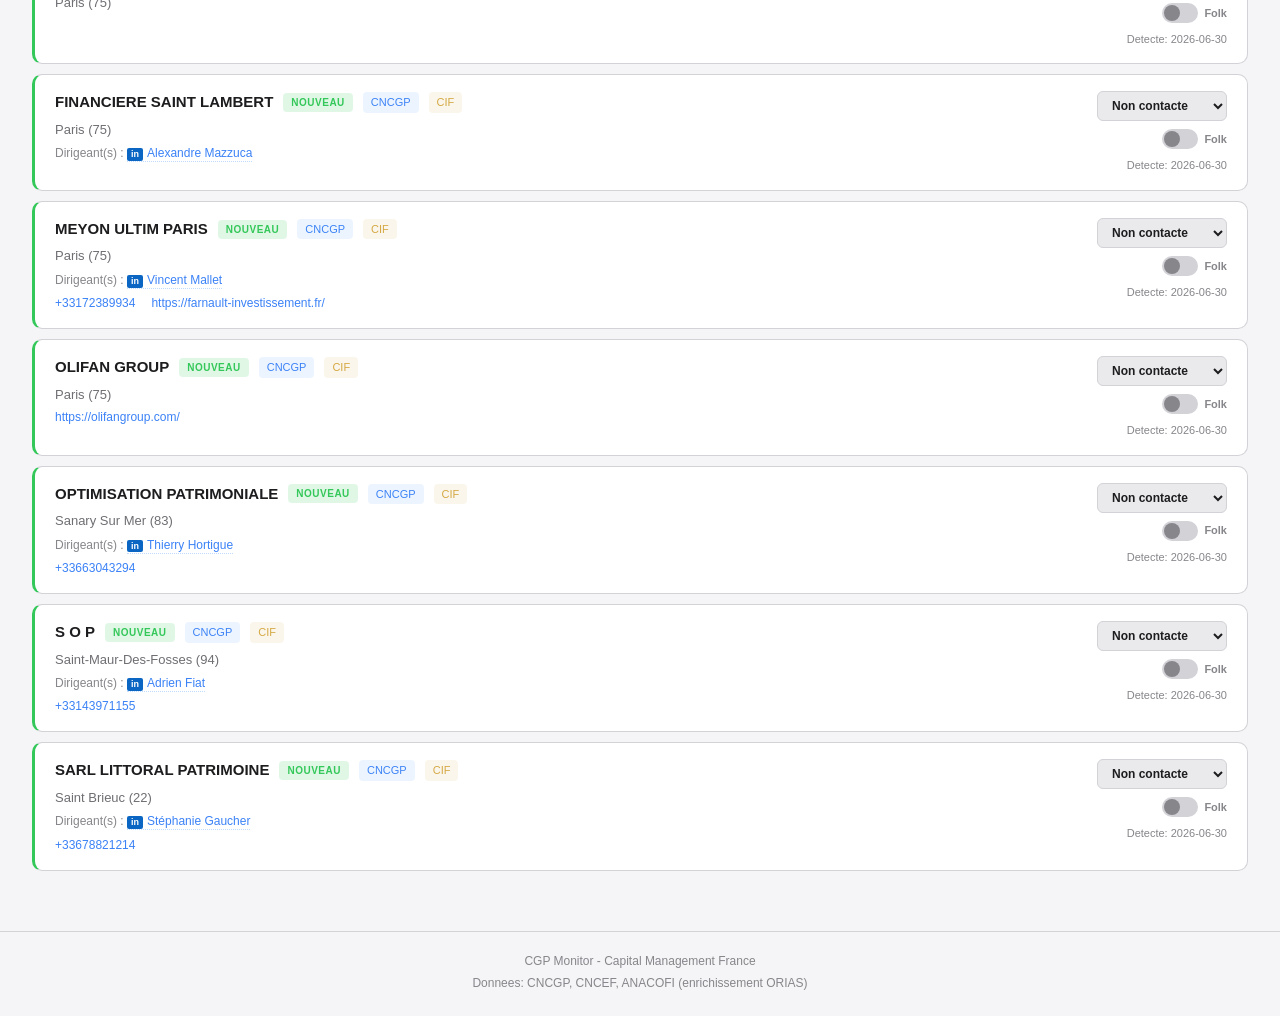
==== commit 2c520dd1: "fix(#4): make Folk self-service via CSV (browser API is CORS-blocked) api.folk.app blocks browser ca" ====
--- a/docs/index.html
+++ b/docs/index.html
@@ -7,7 +7,7 @@
     <meta http-equiv="Pragma" content="no-cache">
     <meta http-equiv="Expires" content="0">
     <title>CGP Monitor - Veille CGP France</title>
-    <link rel="stylesheet" href="style.css?v=1782809268">
+    <link rel="stylesheet" href="style.css?v=1782825729">
     <link rel="manifest" href="manifest.json">
     <link rel="icon" href="icons/icon-192.png">
     <link rel="apple-touch-icon" href="icons/icon-192.png">
@@ -324,7 +324,7 @@
         <p>Donnees: CNCGP, CNCEF, ANACOFI (enrichissement ORIAS)</p>
     </footer>
 
-    <script src="app.js?v=1782809268"></script>
+    <script src="app.js?v=1782825729"></script>
     <script>
         // UNREGISTER all service workers and clear all caches.
         // The SW was causing stale-data problems that are worse than offline support.
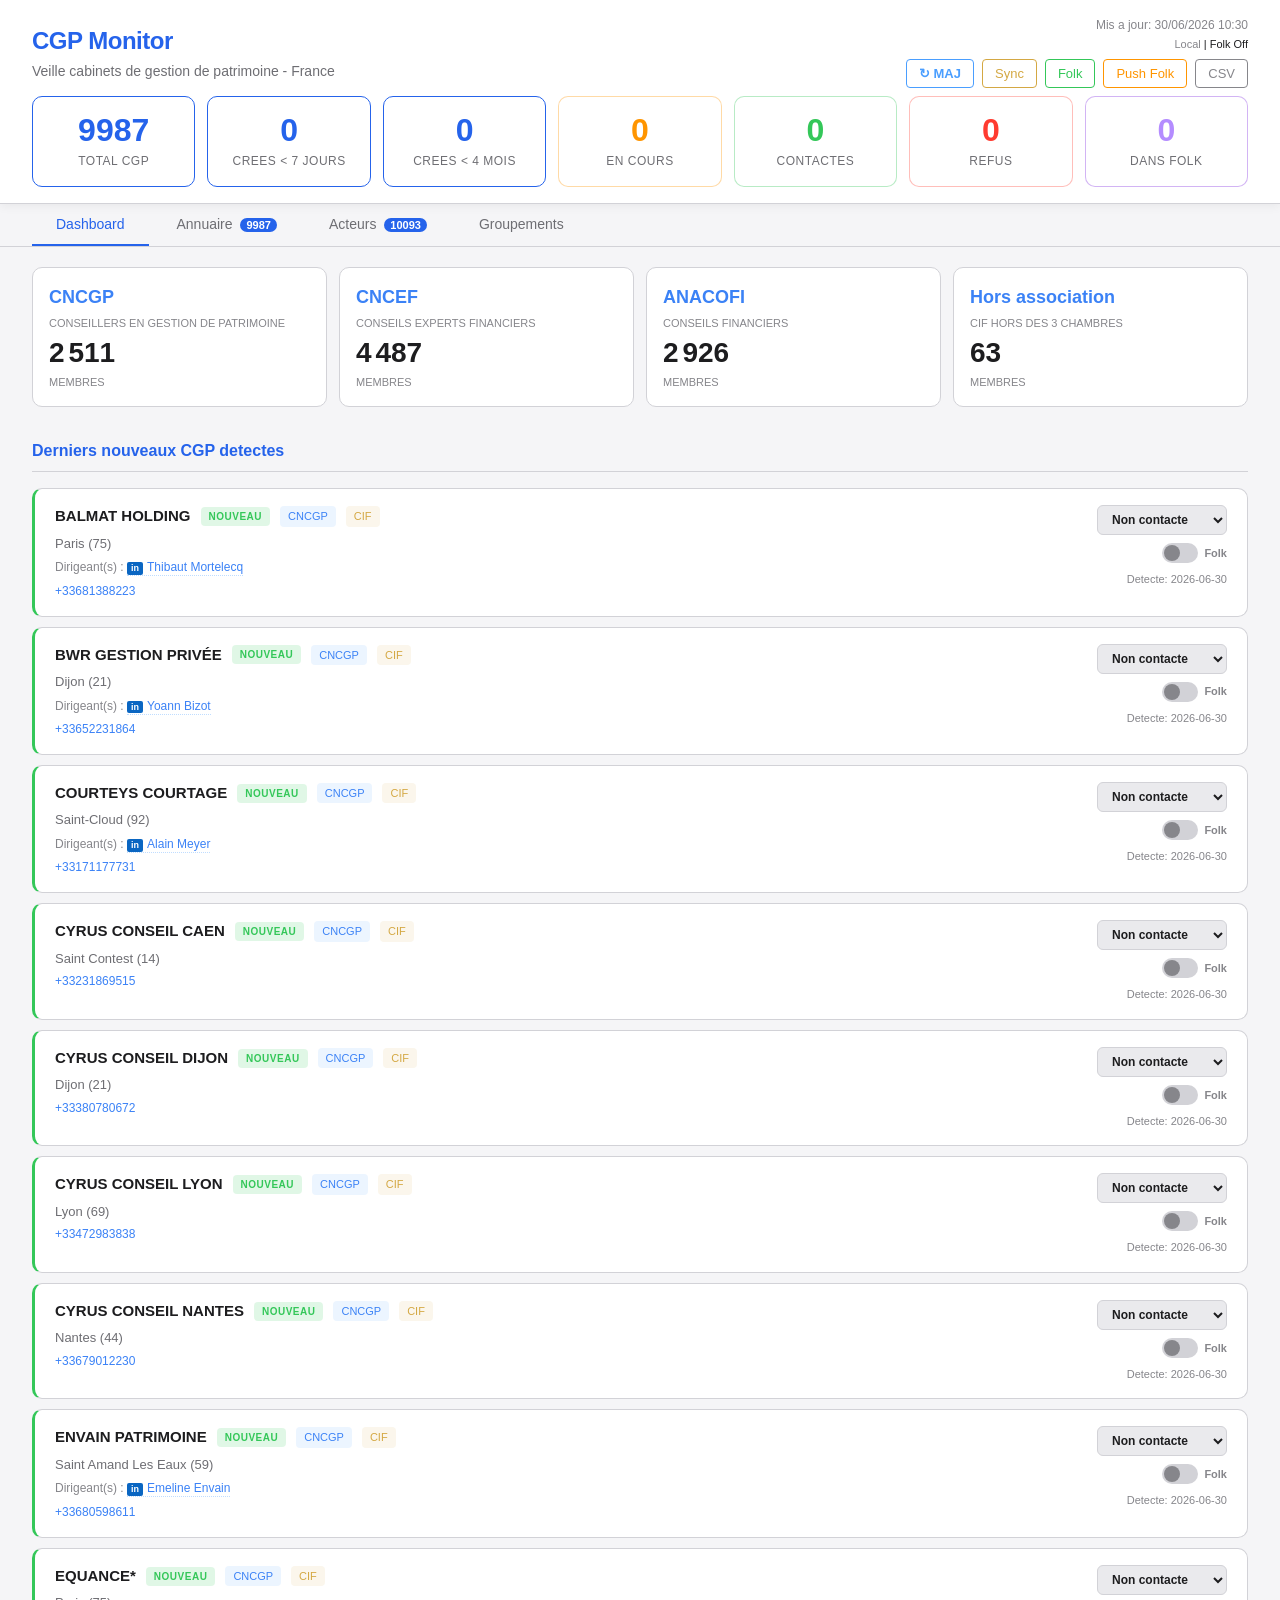
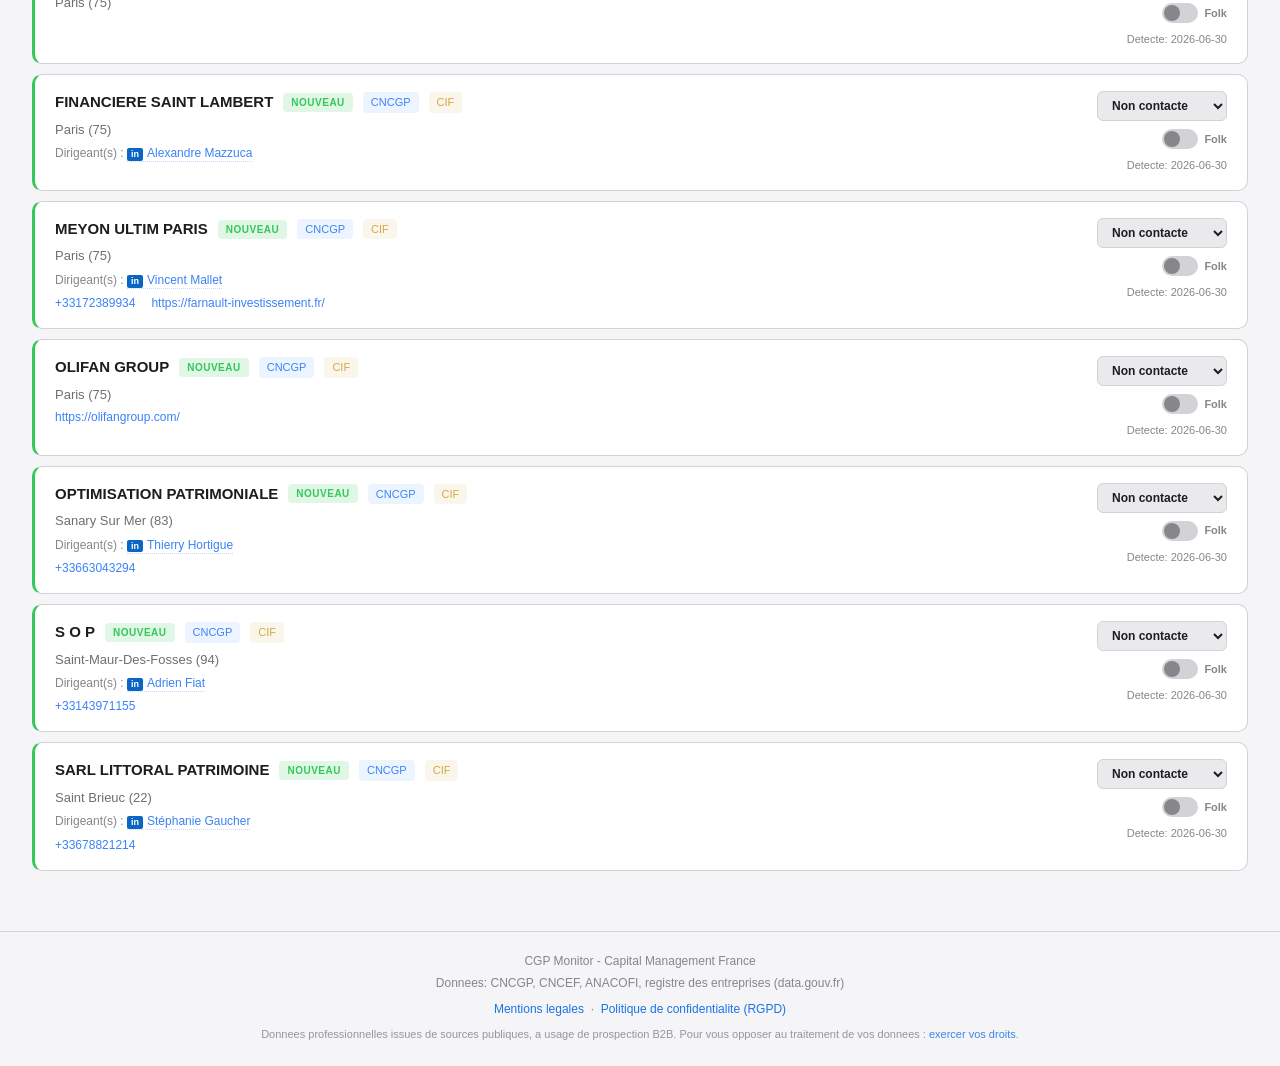
==== commit 22da12b4: "feat: RGPD legal pages + footer links (public-site compliance) Add Mentions legales and Politique de" ====
--- a/docs/index.html
+++ b/docs/index.html
@@ -7,7 +7,7 @@
     <meta http-equiv="Pragma" content="no-cache">
     <meta http-equiv="Expires" content="0">
     <title>CGP Monitor - Veille CGP France</title>
-    <link rel="stylesheet" href="style.css?v=1782825729">
+    <link rel="stylesheet" href="style.css?v=1782826811">
     <link rel="manifest" href="manifest.json">
     <link rel="icon" href="icons/icon-192.png">
     <link rel="apple-touch-icon" href="icons/icon-192.png">
@@ -321,10 +321,20 @@
     <!-- Footer -->
     <footer class="footer">
         <p>CGP Monitor - Capital Management France</p>
-        <p>Donnees: CNCGP, CNCEF, ANACOFI (enrichissement ORIAS)</p>
+        <p>Donnees: CNCGP, CNCEF, ANACOFI, registre des entreprises (data.gouv.fr)</p>
+        <p class="footer-legal">
+            <a href="mentions-legales.html">Mentions legales</a>
+            &nbsp;&middot;&nbsp;
+            <a href="confidentialite.html">Politique de confidentialite (RGPD)</a>
+        </p>
+        <p class="footer-legal" style="font-size:11px;opacity:.85">
+            Donnees professionnelles issues de sources publiques, a usage de prospection B2B.
+            Pour vous opposer au traitement de vos donnees :
+            <a href="confidentialite.html#opposition">exercer vos droits</a>.
+        </p>
     </footer>
 
-    <script src="app.js?v=1782825729"></script>
+    <script src="app.js?v=1782826811"></script>
     <script>
         // UNREGISTER all service workers and clear all caches.
         // The SW was causing stale-data problems that are worse than offline support.
--- a/docs/style.css
+++ b/docs/style.css
@@ -1028,6 +1028,9 @@
     color: var(--text-muted);
 }
 .footer p { margin-bottom: 4px; }
+.footer-legal { margin-top: 8px; }
+.footer-legal a { color: var(--blue, #1a73e8); text-decoration: none; }
+.footer-legal a:hover { text-decoration: underline; }
 
 /* Responsive */
 @media (max-width: 768px) {
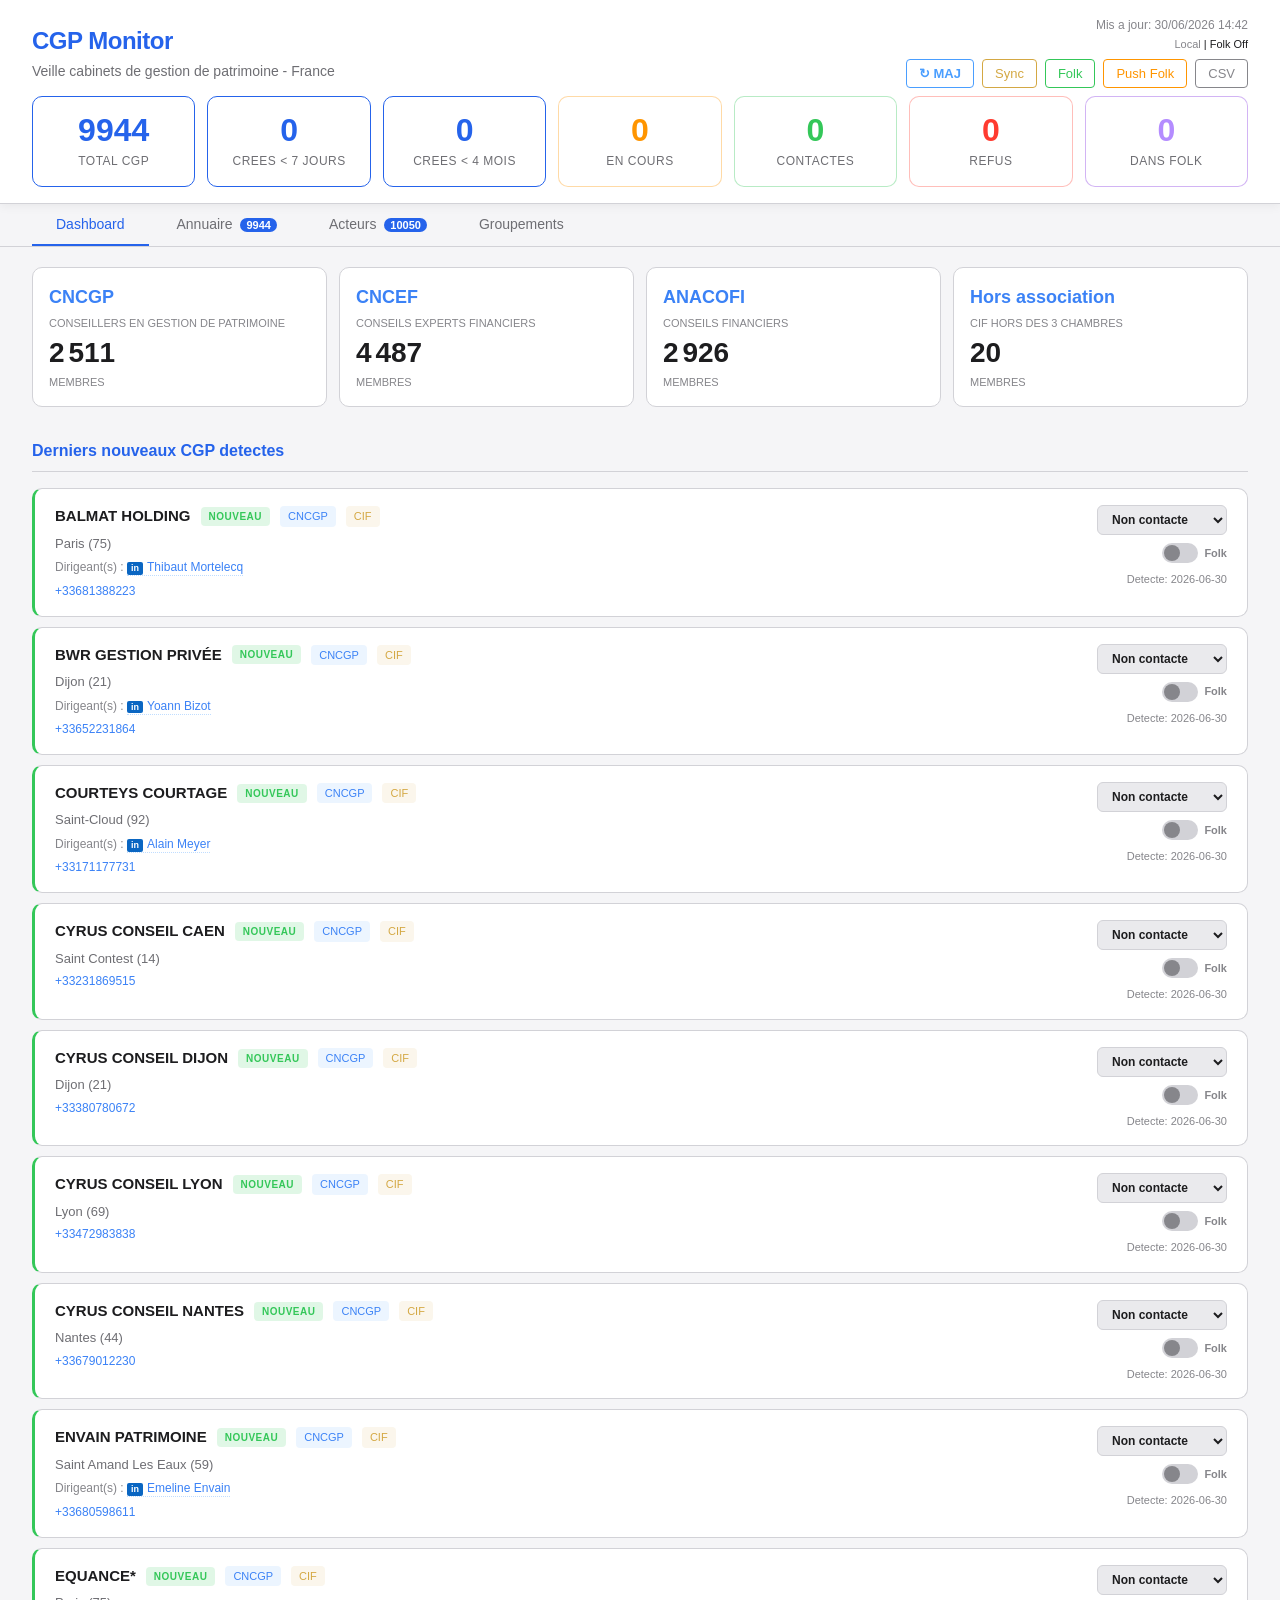
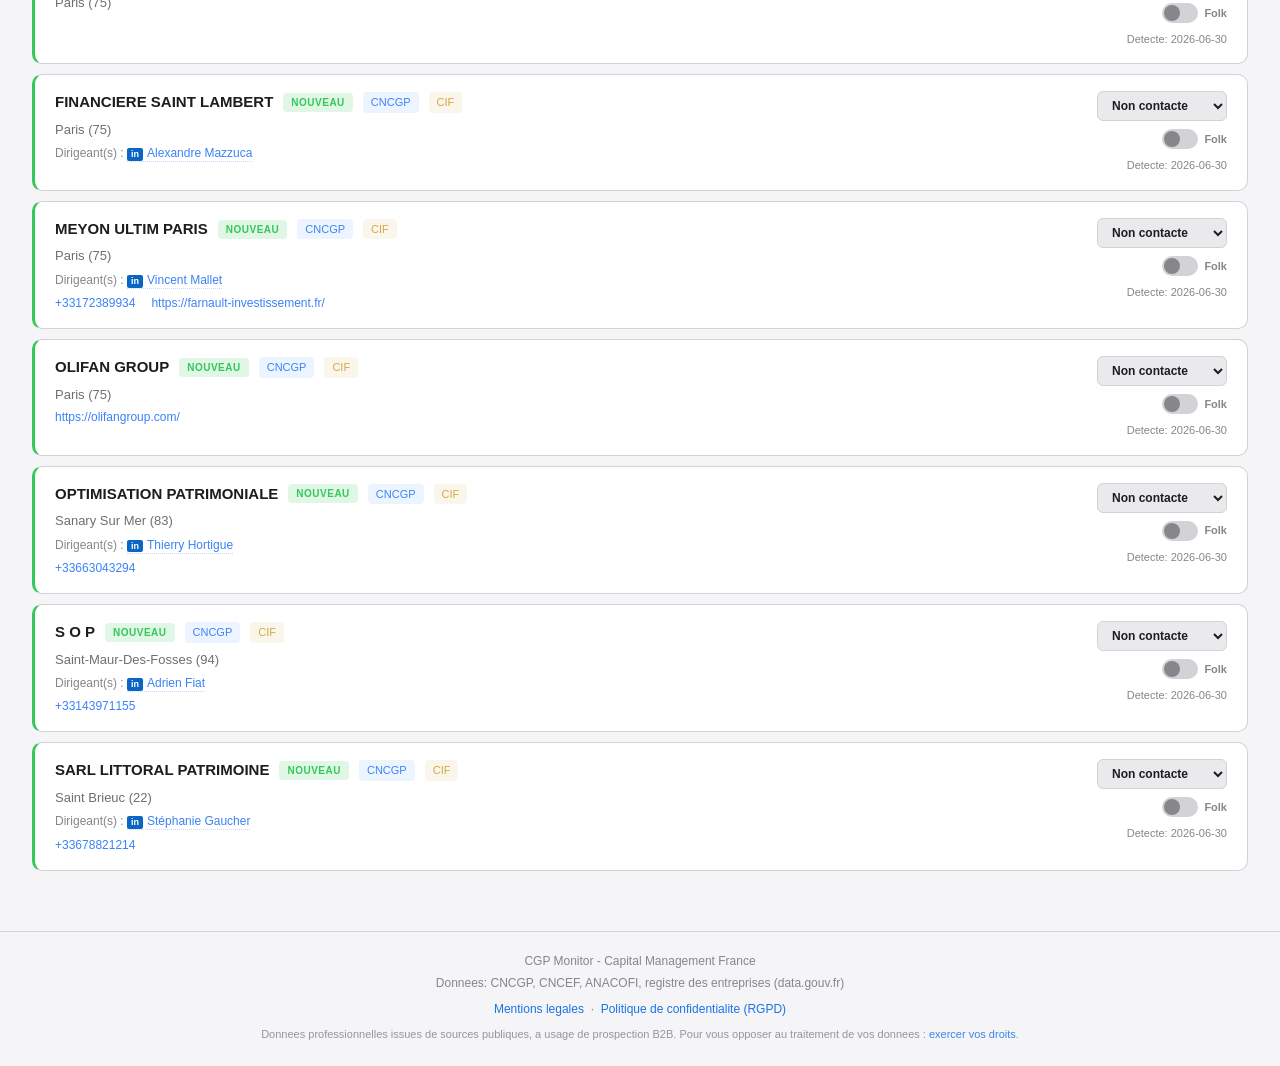
==== commit 37e0ee7a: "fix: remove unreliable discovered cabinets, disable discovery cron All 43 registre/data.gouv-discove" ====
--- a/docs/index.html
+++ b/docs/index.html
@@ -7,7 +7,7 @@
     <meta http-equiv="Pragma" content="no-cache">
     <meta http-equiv="Expires" content="0">
     <title>CGP Monitor - Veille CGP France</title>
-    <link rel="stylesheet" href="style.css?v=1782826811">
+    <link rel="stylesheet" href="style.css?v=1782830599">
     <link rel="manifest" href="manifest.json">
     <link rel="icon" href="icons/icon-192.png">
     <link rel="apple-touch-icon" href="icons/icon-192.png">
@@ -334,7 +334,7 @@
         </p>
     </footer>
 
-    <script src="app.js?v=1782826811"></script>
+    <script src="app.js?v=1782830599"></script>
     <script>
         // UNREGISTER all service workers and clear all caches.
         // The SW was causing stale-data problems that are worse than offline support.
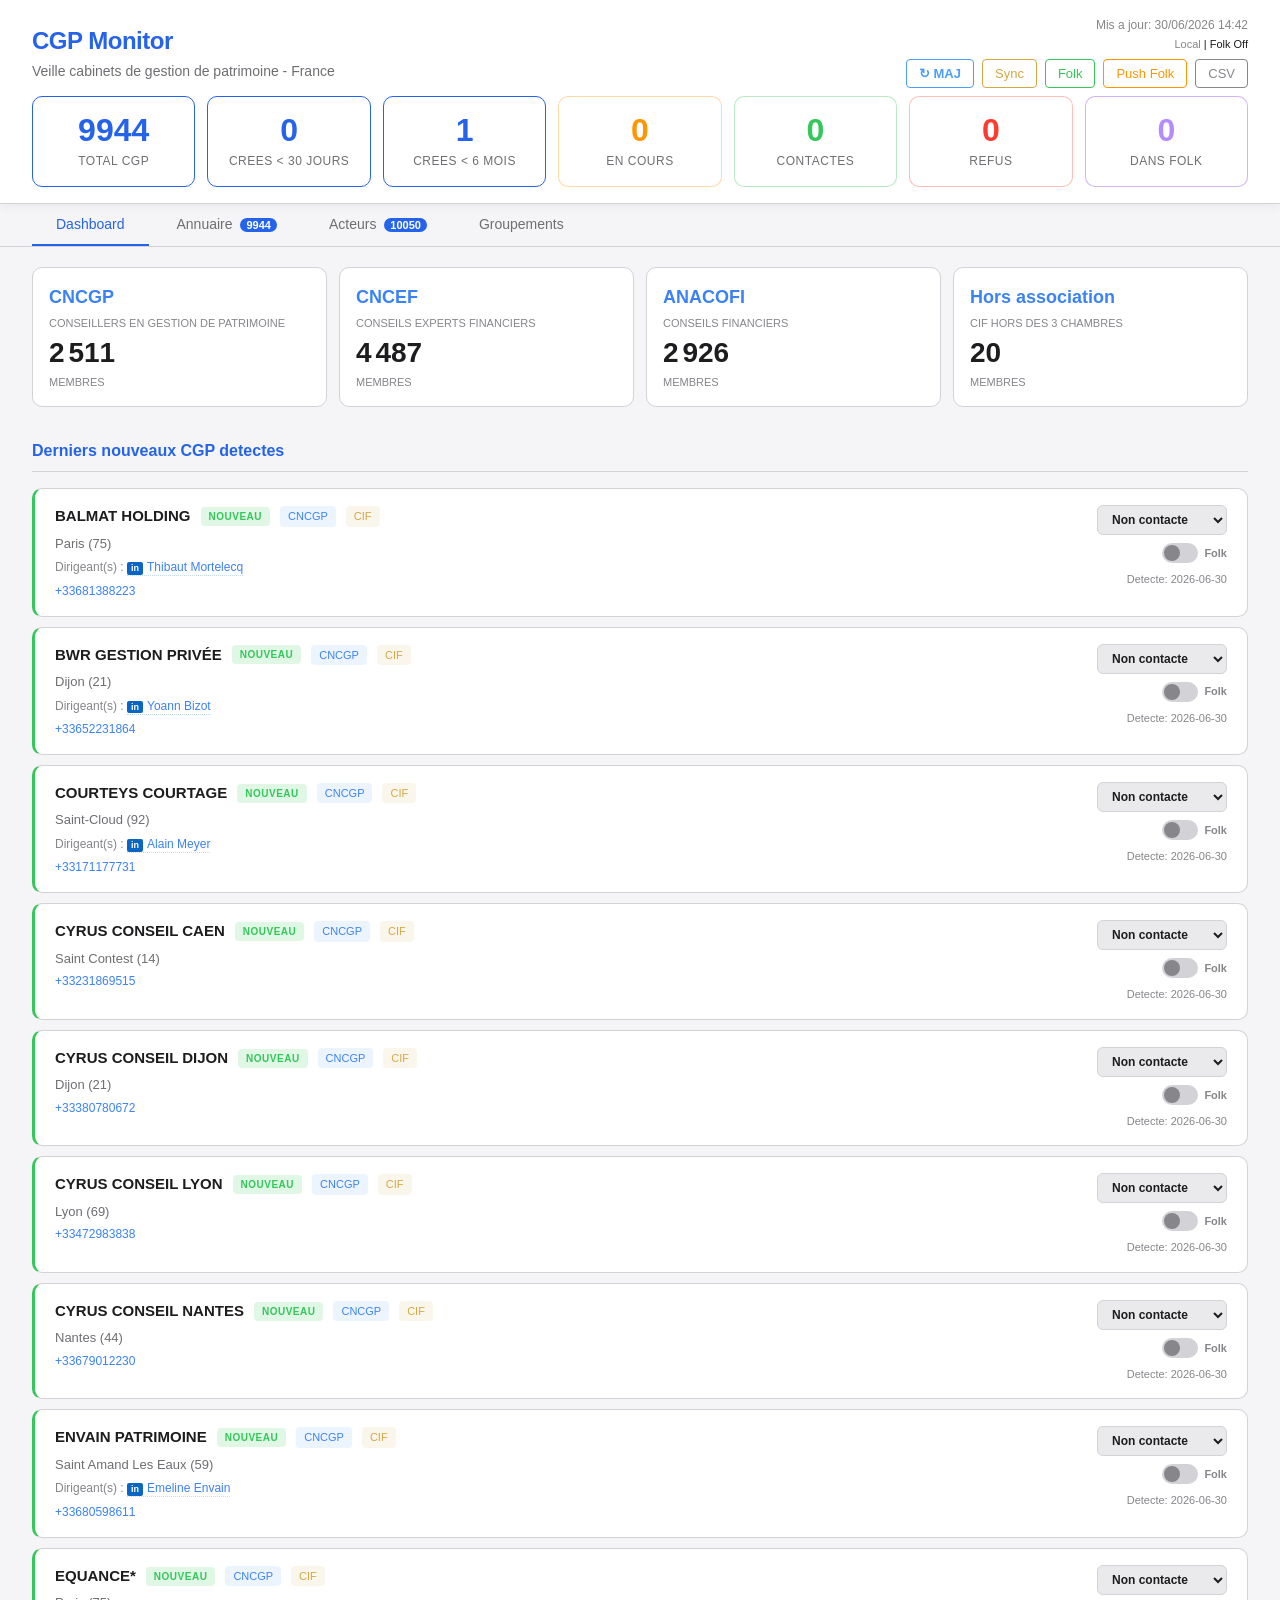
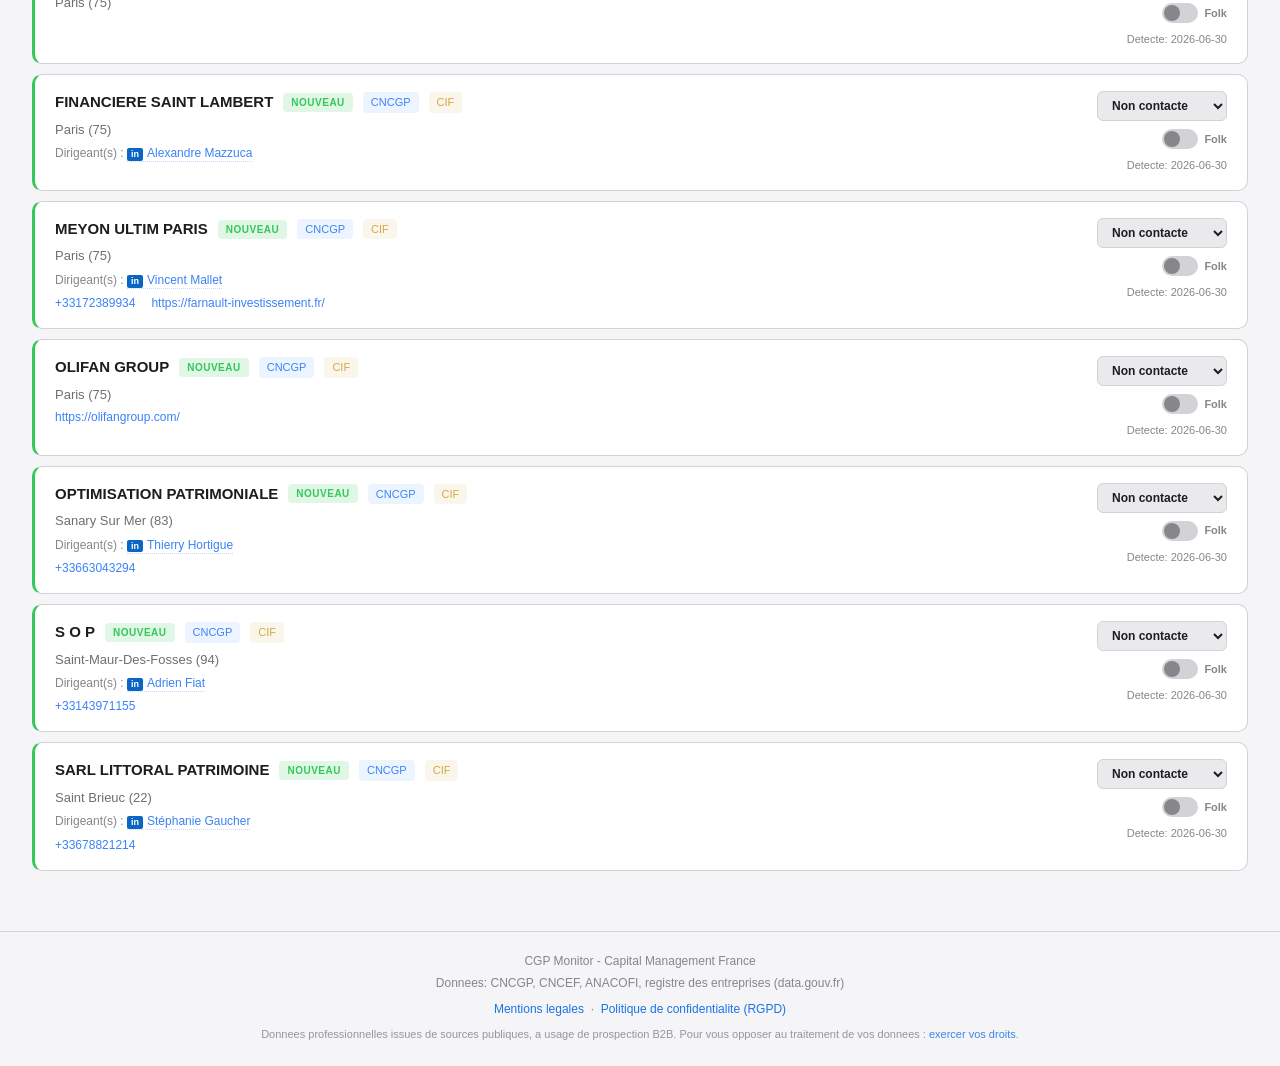
==== commit 1be4a5bf: "ui: replace '<7j'/'<4mois' tiles with '<30j' (mois en cours) and '<6 mois' The '< 7 jours' tile was " ====
--- a/docs/index.html
+++ b/docs/index.html
@@ -7,7 +7,7 @@
     <meta http-equiv="Pragma" content="no-cache">
     <meta http-equiv="Expires" content="0">
     <title>CGP Monitor - Veille CGP France</title>
-    <link rel="stylesheet" href="style.css?v=1782830599">
+    <link rel="stylesheet" href="style.css?v=1782831438">
     <link rel="manifest" href="manifest.json">
     <link rel="icon" href="icons/icon-192.png">
     <link rel="apple-touch-icon" href="icons/icon-192.png">
@@ -48,13 +48,13 @@
             <div class="stat-number" id="statTotal">-</div>
             <div class="stat-label">Total CGP</div>
         </div>
-        <div class="stat-card highlight clickable" onclick="applyDashboardFilter('recent7d')" title="Cabinets crees ces 7 derniers jours (data.gouv)">
-            <div class="stat-number" id="statRecent7d">-</div>
-            <div class="stat-label">Crees < 7 jours</div>
-        </div>
-        <div class="stat-card highlight clickable" onclick="applyDashboardFilter('recent4m')" title="Cabinets crees au sens data.gouv il y a moins de 4 mois">
-            <div class="stat-number" id="statRecent4m">-</div>
-            <div class="stat-label">Crees < 4 mois</div>
+        <div class="stat-card highlight clickable" onclick="applyDashboardFilter('recent30d')" title="Cabinets crees ces 30 derniers jours (data.gouv)">
+            <div class="stat-number" id="statRecent30d">-</div>
+            <div class="stat-label">Crees < 30 jours</div>
+        </div>
+        <div class="stat-card highlight clickable" onclick="applyDashboardFilter('recent6m')" title="Cabinets crees ces 6 derniers mois (data.gouv)">
+            <div class="stat-number" id="statRecent6m">-</div>
+            <div class="stat-label">Crees < 6 mois</div>
         </div>
         <div class="stat-card stat-pending clickable" onclick="applyDashboardFilter('pending')" title="Cabinets dont vous avez marque le statut = En cours">
             <div class="stat-number" id="statPending">0</div>
@@ -131,9 +131,8 @@
                     </select>
                     <select id="filterCreation" class="filter-select" title="Date de creation du cabinet (source: data.gouv)">
                         <option value="">Toute anciennete</option>
-                        <option value="7d">Crees < 7 jours</option>
                         <option value="30d">Crees < 30 jours</option>
-                        <option value="4m">Crees < 4 mois</option>
+                        <option value="6m">Crees < 6 mois</option>
                         <option value="1">Crees < 1 an</option>
                         <option value="2">Crees < 2 ans</option>
                         <option value="3">Crees < 3 ans</option>
@@ -334,7 +333,7 @@
         </p>
     </footer>
 
-    <script src="app.js?v=1782830599"></script>
+    <script src="app.js?v=1782831438"></script>
     <script>
         // UNREGISTER all service workers and clear all caches.
         // The SW was causing stale-data problems that are worse than offline support.
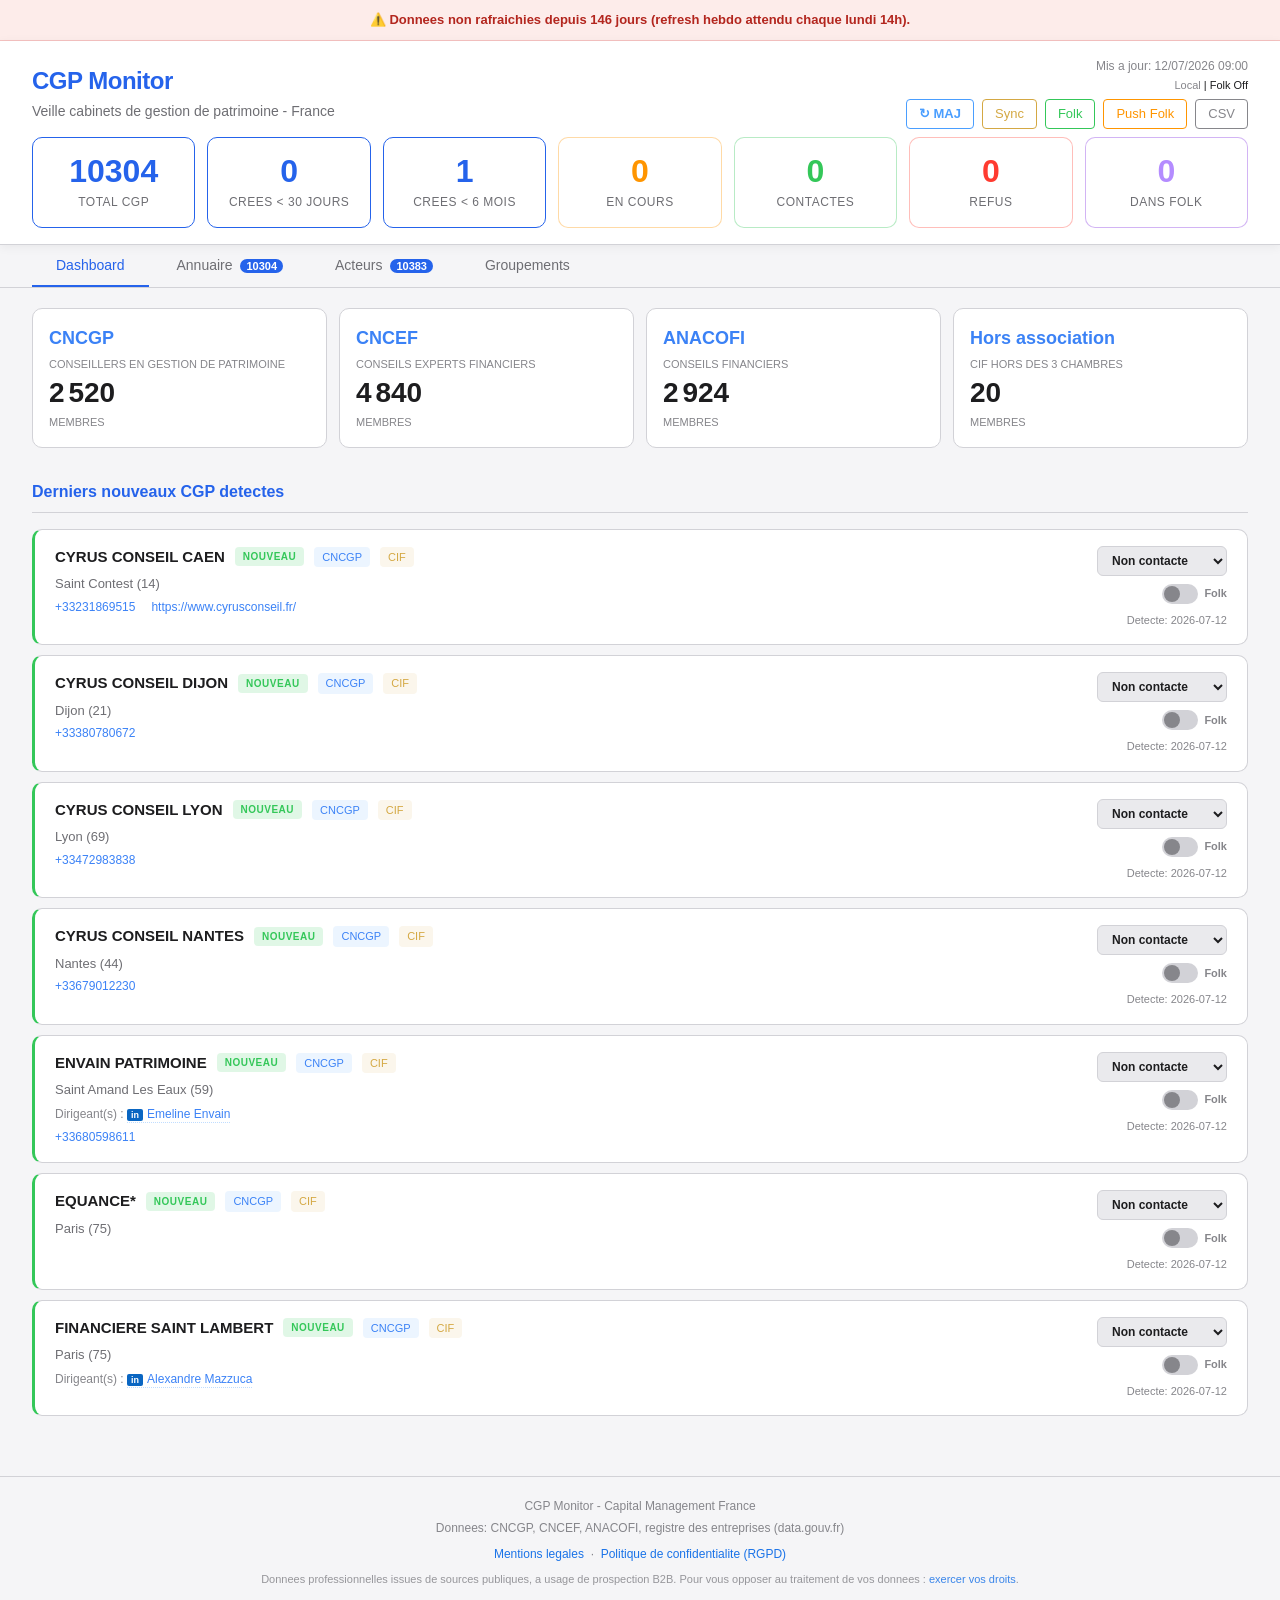
==== commit a156d9c1: "feat: weekly refresh (lundi 14h Paris) + boucle de controle - weekly-refresh.yml: orchestrateur uniq" ====
--- a/docs/index.html
+++ b/docs/index.html
@@ -7,7 +7,7 @@
     <meta http-equiv="Pragma" content="no-cache">
     <meta http-equiv="Expires" content="0">
     <title>CGP Monitor - Veille CGP France</title>
-    <link rel="stylesheet" href="style.css?v=1782831438">
+    <link rel="stylesheet" href="style.css?v=1783880167">
     <link rel="manifest" href="manifest.json">
     <link rel="icon" href="icons/icon-192.png">
     <link rel="apple-touch-icon" href="icons/icon-192.png">
@@ -333,7 +333,7 @@
         </p>
     </footer>
 
-    <script src="app.js?v=1782831438"></script>
+    <script src="app.js?v=1783880167"></script>
     <script>
         // UNREGISTER all service workers and clear all caches.
         // The SW was causing stale-data problems that are worse than offline support.
--- a/docs/style.css
+++ b/docs/style.css
@@ -1048,3 +1048,13 @@
     .groupements-grid { grid-template-columns: 1fr; }
     .assoc-grid { grid-template-columns: repeat(2, 1fr); }
 }
+
+/* Bandeau d'alerte de la boucle de contrôle (données obsolètes / health check) */
+.health-banner {
+    padding: 10px 16px;
+    text-align: center;
+    font-size: 13px;
+    font-weight: 600;
+}
+.health-banner.warn { background: #fff3cd; color: #7a5c00; border-bottom: 1px solid #ffe08a; }
+.health-banner.error { background: #fdecea; color: #b3261e; border-bottom: 1px solid #f5c2c0; }
